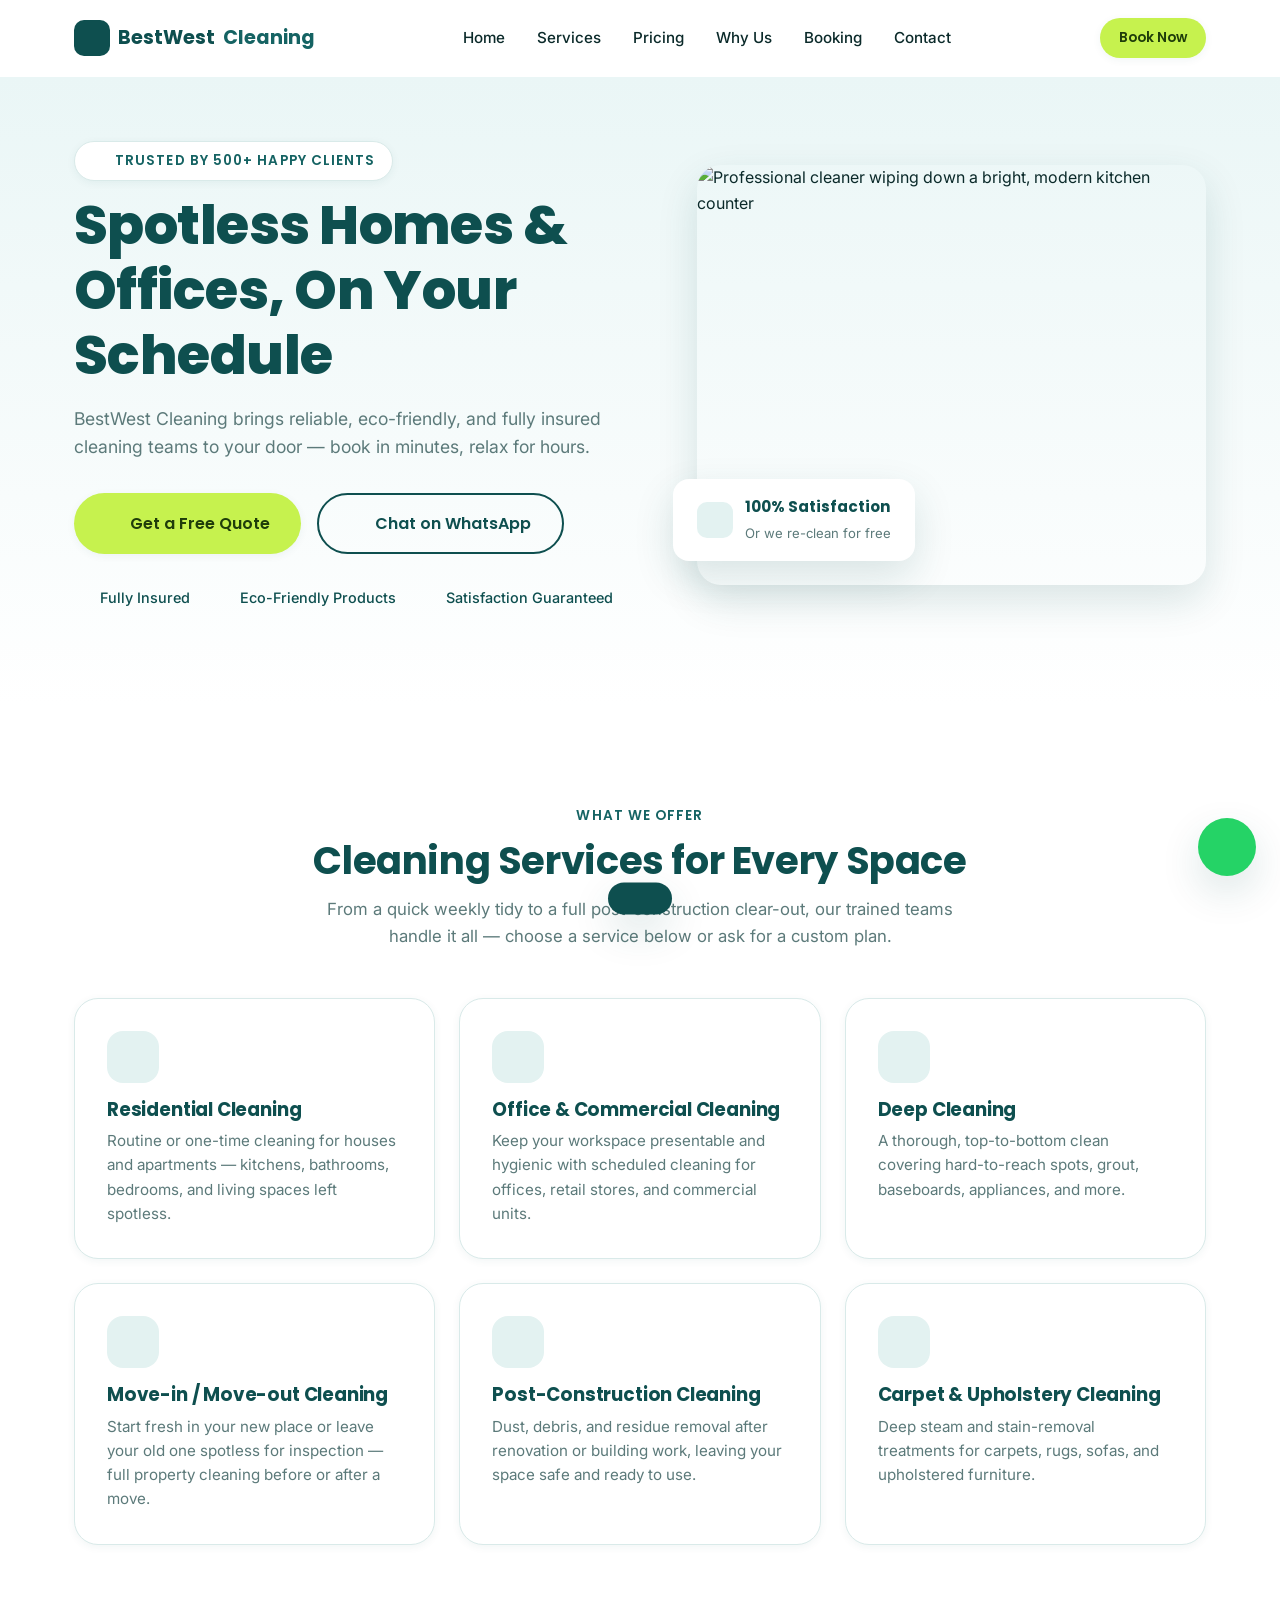
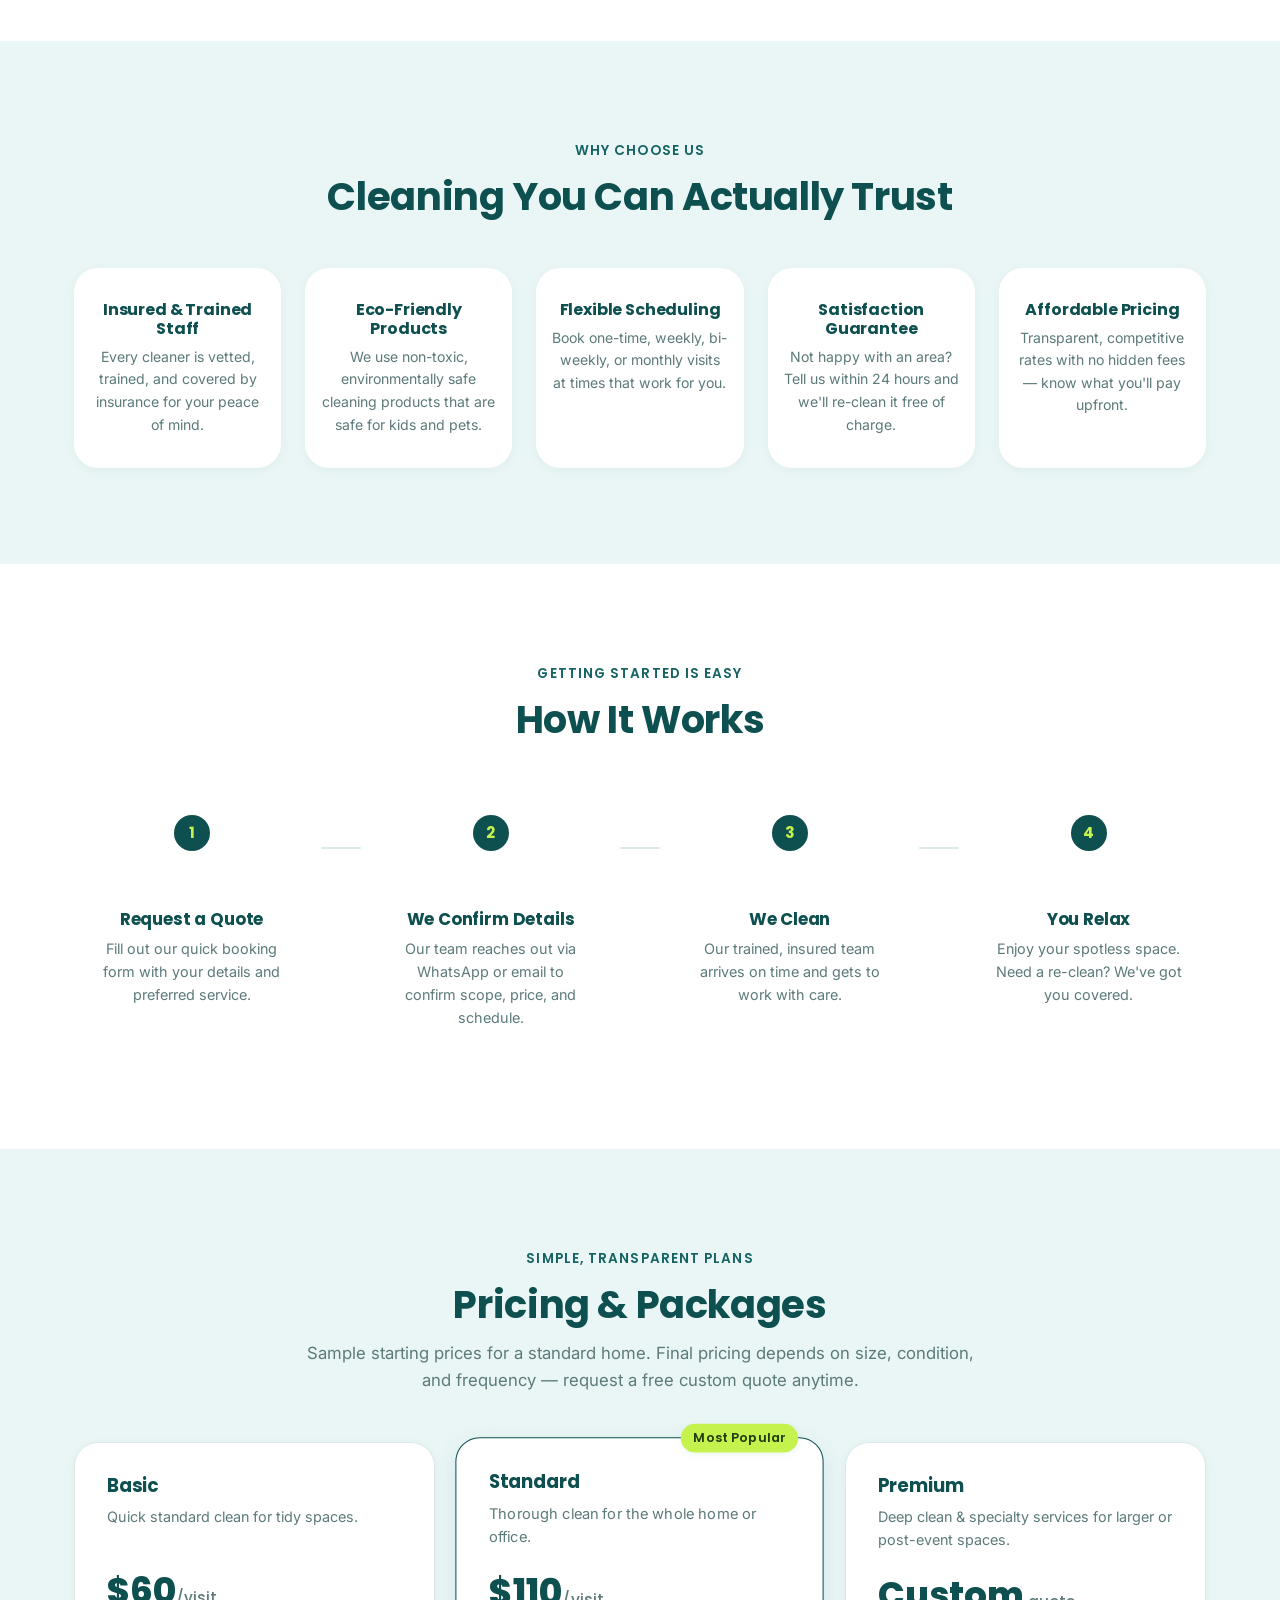
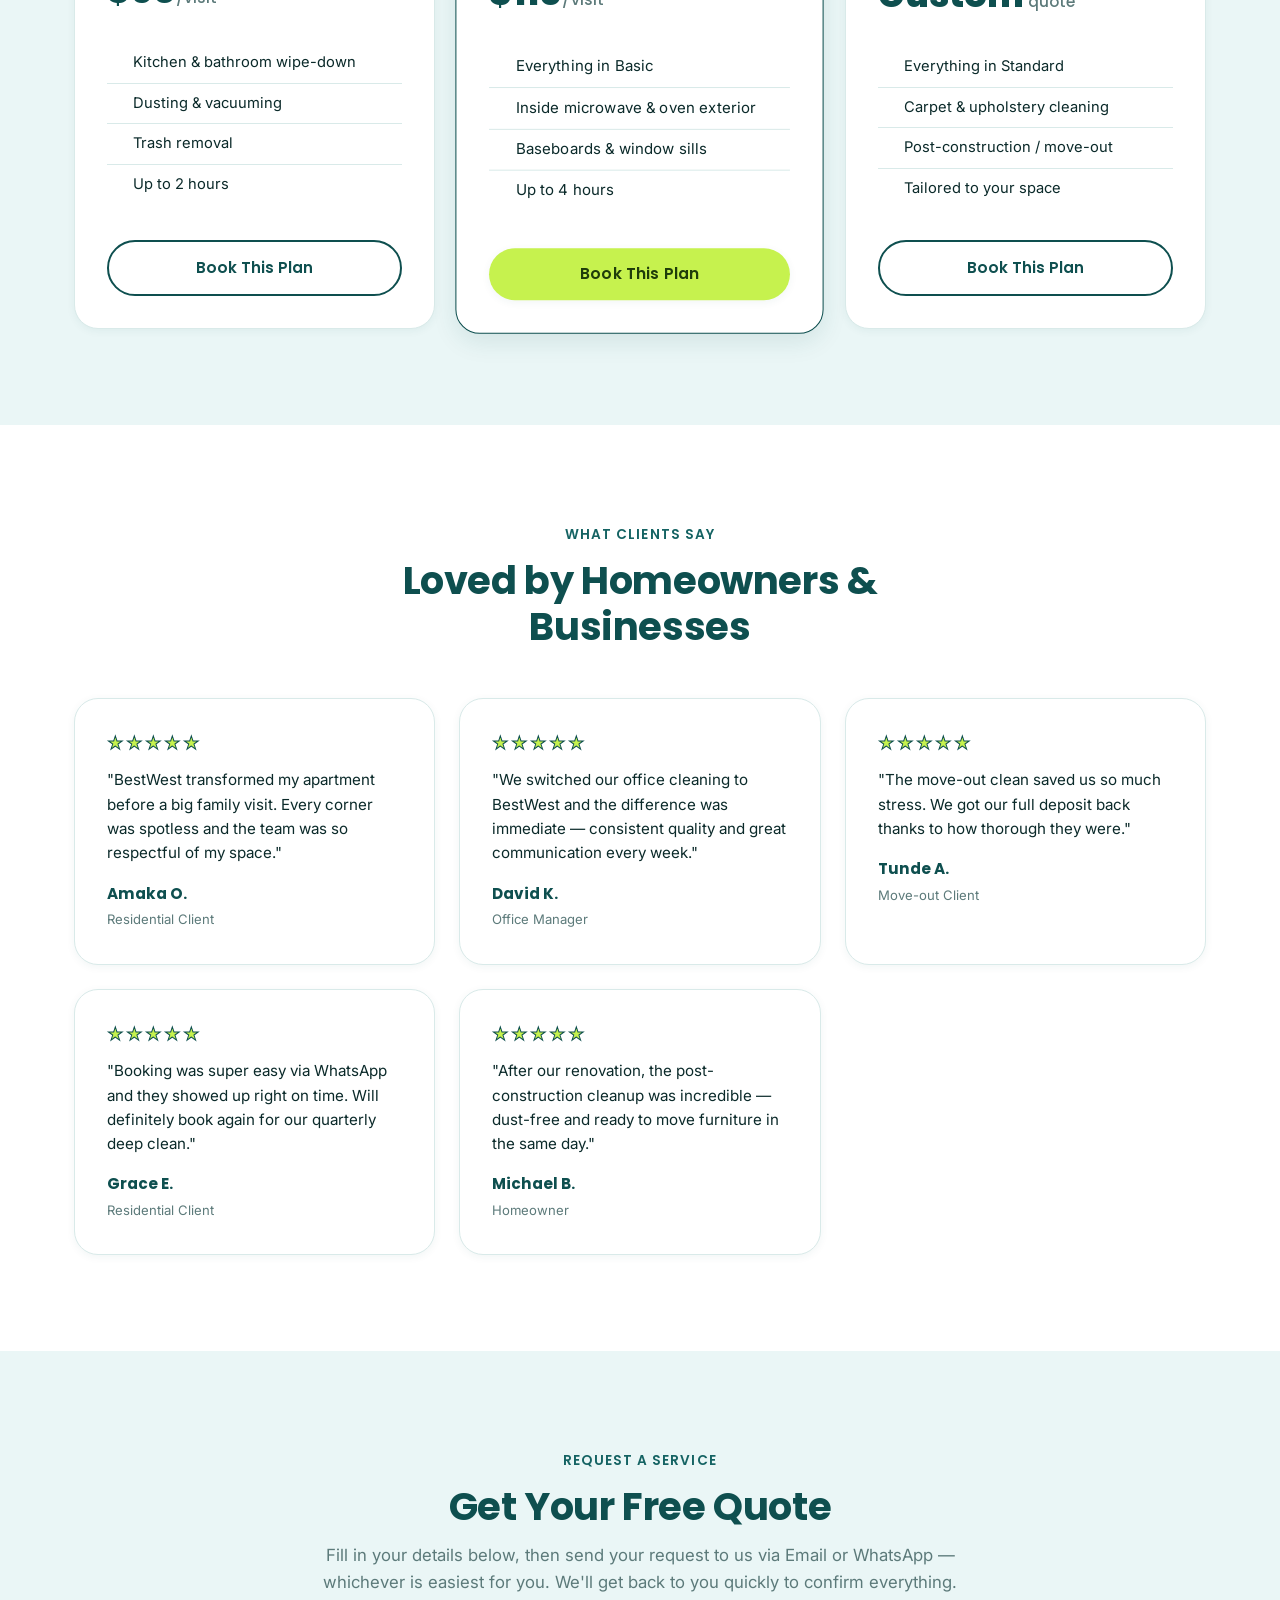
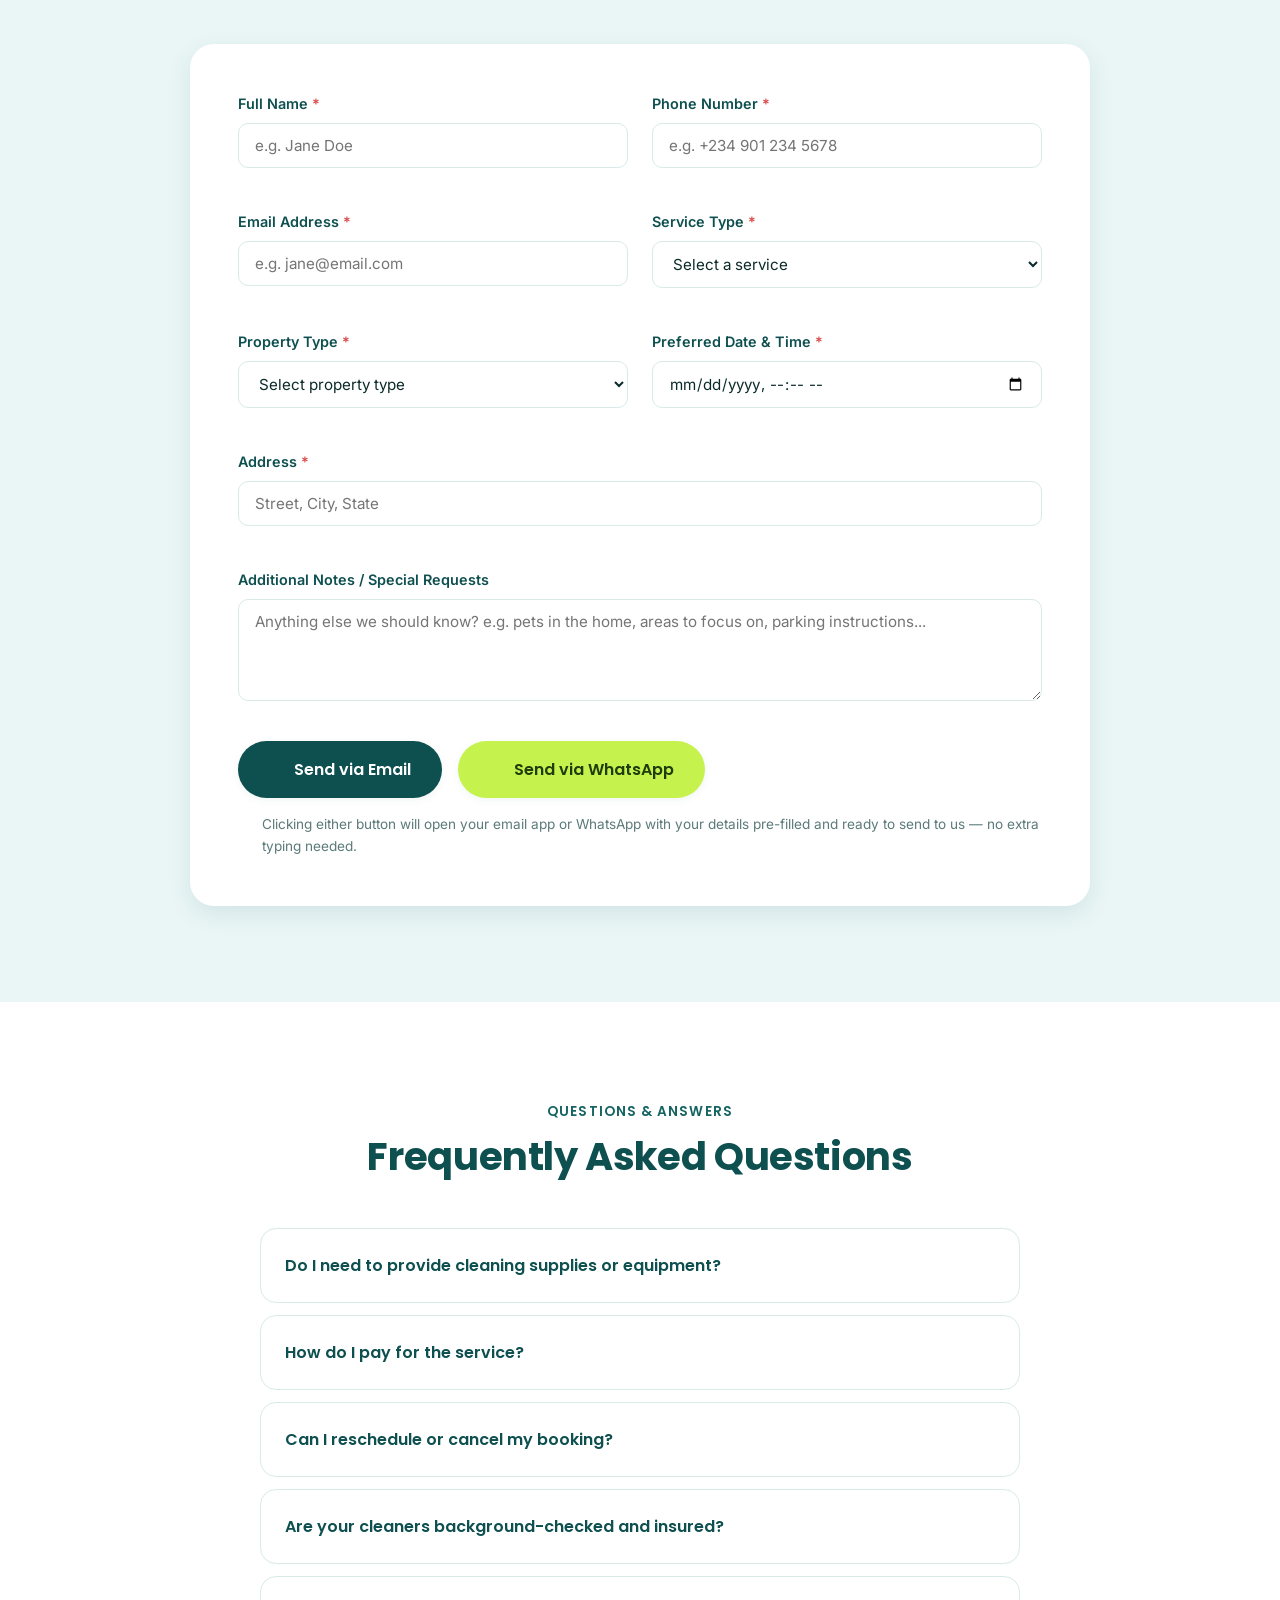
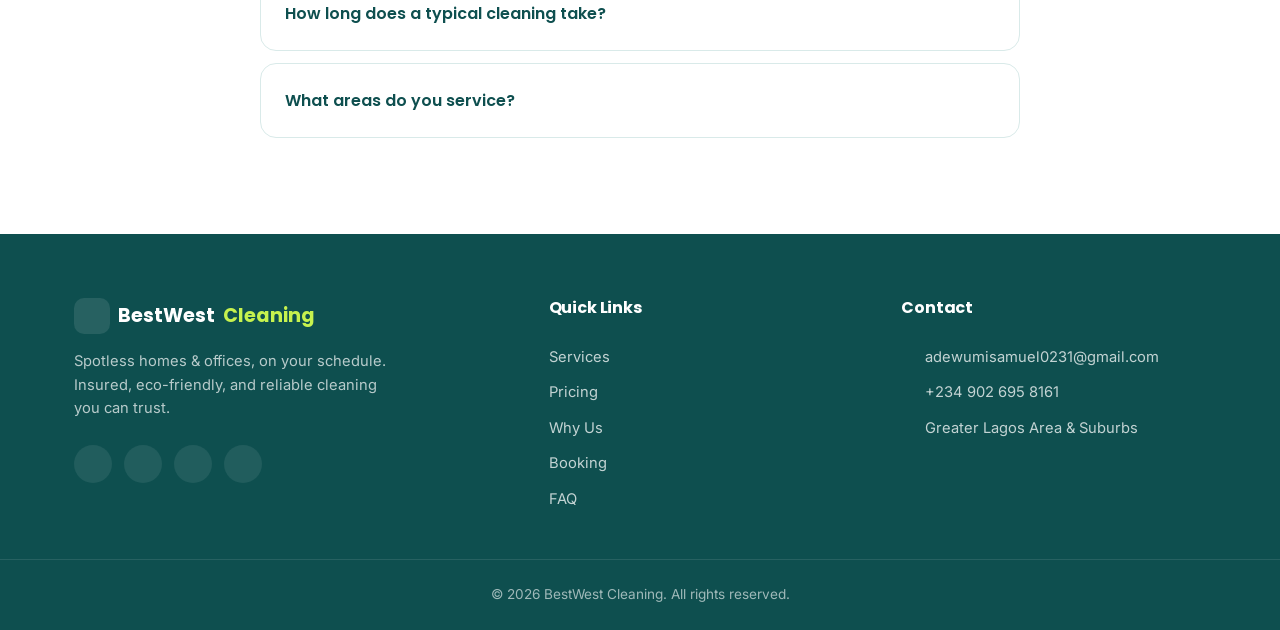
==== index.html @ 0cf9baeb "Add files via upload" ====
<!DOCTYPE html>
<html lang="en">
<head>
  <meta charset="UTF-8" />
  <meta name="viewport" content="width=device-width, initial-scale=1.0" />

  <!-- ============ SEO META TAGS ============ -->
  <title>BestWest Cleaning | Professional Home & Office Cleaning Services</title>
  <meta name="description" content="BestWest Cleaning offers professional residential, commercial, deep, move-in/move-out, post-construction, and carpet cleaning services. Get a free quote today via WhatsApp or email." />
  <meta name="keywords" content="cleaning service, house cleaning, office cleaning, deep cleaning, move out cleaning, carpet cleaning, BestWest Cleaning" />
  <meta name="author" content="BestWest Cleaning" />
  <meta name="robots" content="index, follow" />

  <!-- Open Graph / Social sharing -->
  <meta property="og:title" content="BestWest Cleaning | Spotless Homes & Offices, On Your Schedule" />
  <meta property="og:description" content="Book trusted, insured, and eco-friendly cleaning services for your home or office. Request a free quote in minutes." />
  <meta property="og:type" content="website" />
  <meta property="og:image" content="assets/og-image.jpg" />

  <!-- Favicon (placeholder - replace with your own) -->
  <link rel="icon" href="data:image/svg+xml,<svg xmlns=%22http://www.w3.org/2000/svg%22 viewBox=%220 0 100 100%22><text y=%22.9em%22 font-size=%2290%22>🧽</text></svg>" />

  <!-- Fonts -->
  <link rel="preconnect" href="https://fonts.googleapis.com" />
  <link rel="preconnect" href="https://fonts.gstatic.com" crossorigin />
  <link href="https://fonts.googleapis.com/css2?family=Inter:wght@400;500;600;700&family=Poppins:wght@500;600;700;800&display=swap" rel="stylesheet" />

  <!-- Icon library (Lucide) -->
  <script src="https://unpkg.com/lucide@latest/dist/umd/lucide.js" defer></script>

  <link rel="stylesheet" href="styles.css" />
</head>
<body>

  <!-- ======================================================
       HEADER / NAVBAR
       Sticky navigation with logo, links, and Book Now CTA
  ====================================================== -->
  <header class="navbar" id="navbar">
    <div class="container navbar__inner">
      <a href="#home" class="navbar__logo">
        <span class="navbar__logo-mark" aria-hidden="true">
          <i data-lucide="sparkles"></i>
        </span>
        BestWest <span class="navbar__logo-accent">Cleaning</span>
      </a>

      <nav class="navbar__nav" id="navbar-nav" aria-label="Primary navigation">
        <a href="#home">Home</a>
        <a href="#services">Services</a>
        <a href="#pricing">Pricing</a>
        <a href="#why-us">Why Us</a>
        <a href="#booking">Booking</a>
        <a href="#contact">Contact</a>
      </nav>

      <div class="navbar__actions">
        <a href="#booking" class="btn btn--accent btn--sm">Book Now</a>
        <button class="navbar__burger" id="navbar-burger" aria-label="Toggle menu" aria-expanded="false">
          <i data-lucide="menu"></i>
        </button>
      </div>
    </div>
  </header>

  <main>
    <!-- ======================================================
         HERO SECTION
    ====================================================== -->
    <section id="home" class="hero">
      <div class="container hero__inner">
        <div class="hero__content">
          <p class="eyebrow"><i data-lucide="badge-check"></i> Trusted by 500+ happy clients</p>
          <h1>Spotless Homes &amp; Offices, On Your Schedule</h1>
          <p class="hero__subtitle">
            BestWest Cleaning brings reliable, eco-friendly, and fully insured cleaning
            teams to your door — book in minutes, relax for hours.
          </p>
          <div class="hero__ctas">
            <a href="#booking" class="btn btn--accent btn--lg">
              <i data-lucide="calendar-check"></i> Get a Free Quote
            </a>
            <a href="#" id="hero-whatsapp" class="btn btn--outline btn--lg" target="_blank" rel="noopener">
              <i data-lucide="message-circle"></i> Chat on WhatsApp
            </a>
          </div>

          <ul class="hero__trustlist">
            <li><i data-lucide="check-circle-2"></i> Fully Insured</li>
            <li><i data-lucide="check-circle-2"></i> Eco-Friendly Products</li>
            <li><i data-lucide="check-circle-2"></i> Satisfaction Guaranteed</li>
          </ul>
        </div>

        <div class="hero__media">
          <img
            src="https://images.unsplash.com/photo-1581578731548-c64695cc6952?auto=format&fit=crop&w=900&q=80"
            alt="Professional cleaner wiping down a bright, modern kitchen counter"
            class="hero__img"
            loading="eager"
          />
          <div class="hero__badge">
            <i data-lucide="shield-check"></i>
            <div>
              <strong>100% Satisfaction</strong>
              <span>Or we re-clean for free</span>
            </div>
          </div>
        </div>
      </div>
    </section>

    <!-- ======================================================
         SERVICES SECTION
    ====================================================== -->
    <section id="services" class="section">
      <div class="container">
        <div class="section__header">
          <p class="eyebrow">What We Offer</p>
          <h2>Cleaning Services for Every Space</h2>
          <p class="section__lead">
            From a quick weekly tidy to a full post-construction clear-out, our trained
            teams handle it all — choose a service below or ask for a custom plan.
          </p>
        </div>

        <div class="grid grid--services">
          <article class="card card--service">
            <div class="card__icon"><i data-lucide="home"></i></div>
            <h3>Residential Cleaning</h3>
            <p>Routine or one-time cleaning for houses and apartments — kitchens, bathrooms, bedrooms, and living spaces left spotless.</p>
          </article>

          <article class="card card--service">
            <div class="card__icon"><i data-lucide="building-2"></i></div>
            <h3>Office &amp; Commercial Cleaning</h3>
            <p>Keep your workspace presentable and hygienic with scheduled cleaning for offices, retail stores, and commercial units.</p>
          </article>

          <article class="card card--service">
            <div class="card__icon"><i data-lucide="sparkles"></i></div>
            <h3>Deep Cleaning</h3>
            <p>A thorough, top-to-bottom clean covering hard-to-reach spots, grout, baseboards, appliances, and more.</p>
          </article>

          <article class="card card--service">
            <div class="card__icon"><i data-lucide="truck"></i></div>
            <h3>Move-in / Move-out Cleaning</h3>
            <p>Start fresh in your new place or leave your old one spotless for inspection — full property cleaning before or after a move.</p>
          </article>

          <article class="card card--service">
            <div class="card__icon"><i data-lucide="hammer"></i></div>
            <h3>Post-Construction Cleaning</h3>
            <p>Dust, debris, and residue removal after renovation or building work, leaving your space safe and ready to use.</p>
          </article>

          <article class="card card--service">
            <div class="card__icon"><i data-lucide="layers"></i></div>
            <h3>Carpet &amp; Upholstery Cleaning</h3>
            <p>Deep steam and stain-removal treatments for carpets, rugs, sofas, and upholstered furniture.</p>
          </article>
        </div>
      </div>
    </section>

    <!-- ======================================================
         WHY CHOOSE US SECTION
    ====================================================== -->
    <section id="why-us" class="section section--tinted">
      <div class="container">
        <div class="section__header">
          <p class="eyebrow">Why Choose Us</p>
          <h2>Cleaning You Can Actually Trust</h2>
        </div>

        <div class="grid grid--badges">
          <div class="badge-card">
            <i data-lucide="shield-check"></i>
            <h3>Insured &amp; Trained Staff</h3>
            <p>Every cleaner is vetted, trained, and covered by insurance for your peace of mind.</p>
          </div>
          <div class="badge-card">
            <i data-lucide="leaf"></i>
            <h3>Eco-Friendly Products</h3>
            <p>We use non-toxic, environmentally safe cleaning products that are safe for kids and pets.</p>
          </div>
          <div class="badge-card">
            <i data-lucide="calendar-clock"></i>
            <h3>Flexible Scheduling</h3>
            <p>Book one-time, weekly, bi-weekly, or monthly visits at times that work for you.</p>
          </div>
          <div class="badge-card">
            <i data-lucide="thumbs-up"></i>
            <h3>Satisfaction Guarantee</h3>
            <p>Not happy with an area? Tell us within 24 hours and we'll re-clean it free of charge.</p>
          </div>
          <div class="badge-card">
            <i data-lucide="badge-dollar-sign"></i>
            <h3>Affordable Pricing</h3>
            <p>Transparent, competitive rates with no hidden fees — know what you'll pay upfront.</p>
          </div>
        </div>
      </div>
    </section>

    <!-- ======================================================
         HOW IT WORKS SECTION
    ====================================================== -->
    <section id="how-it-works" class="section">
      <div class="container">
        <div class="section__header">
          <p class="eyebrow">Getting Started Is Easy</p>
          <h2>How It Works</h2>
        </div>

        <div class="steps">
          <div class="step">
            <div class="step__number">1</div>
            <i data-lucide="file-text" class="step__icon"></i>
            <h3>Request a Quote</h3>
            <p>Fill out our quick booking form with your details and preferred service.</p>
          </div>
          <div class="step__connector" aria-hidden="true"></div>
          <div class="step">
            <div class="step__number">2</div>
            <i data-lucide="message-square-text" class="step__icon"></i>
            <h3>We Confirm Details</h3>
            <p>Our team reaches out via WhatsApp or email to confirm scope, price, and schedule.</p>
          </div>
          <div class="step__connector" aria-hidden="true"></div>
          <div class="step">
            <div class="step__number">3</div>
            <i data-lucide="spray-can" class="step__icon"></i>
            <h3>We Clean</h3>
            <p>Our trained, insured team arrives on time and gets to work with care.</p>
          </div>
          <div class="step__connector" aria-hidden="true"></div>
          <div class="step">
            <div class="step__number">4</div>
            <i data-lucide="sofa" class="step__icon"></i>
            <h3>You Relax</h3>
            <p>Enjoy your spotless space. Need a re-clean? We've got you covered.</p>
          </div>
        </div>
      </div>
    </section>

    <!-- ======================================================
         PRICING SECTION
    ====================================================== -->
    <section id="pricing" class="section section--tinted">
      <div class="container">
        <div class="section__header">
          <p class="eyebrow">Simple, Transparent Plans</p>
          <h2>Pricing &amp; Packages</h2>
          <p class="section__lead">Sample starting prices for a standard home. Final pricing depends on size, condition, and frequency — request a free custom quote anytime.</p>
        </div>

        <div class="grid grid--pricing">
          <!-- Basic Plan -->
          <div class="card card--pricing">
            <h3>Basic</h3>
            <p class="card--pricing__desc">Quick standard clean for tidy spaces.</p>
            <div class="card--pricing__price">$60<span>/visit</span></div>
            <ul class="card--pricing__features">
              <li><i data-lucide="check"></i> Kitchen &amp; bathroom wipe-down</li>
              <li><i data-lucide="check"></i> Dusting &amp; vacuuming</li>
              <li><i data-lucide="check"></i> Trash removal</li>
              <li><i data-lucide="check"></i> Up to 2 hours</li>
            </ul>
            <a href="#booking" class="btn btn--outline btn--full plan-select" data-plan="Basic">Book This Plan</a>
          </div>

          <!-- Standard Plan (highlighted) -->
          <div class="card card--pricing card--pricing--featured">
            <span class="card--pricing__tag">Most Popular</span>
            <h3>Standard</h3>
            <p class="card--pricing__desc">Thorough clean for the whole home or office.</p>
            <div class="card--pricing__price">$110<span>/visit</span></div>
            <ul class="card--pricing__features">
              <li><i data-lucide="check"></i> Everything in Basic</li>
              <li><i data-lucide="check"></i> Inside microwave &amp; oven exterior</li>
              <li><i data-lucide="check"></i> Baseboards &amp; window sills</li>
              <li><i data-lucide="check"></i> Up to 4 hours</li>
            </ul>
            <a href="#booking" class="btn btn--accent btn--full plan-select" data-plan="Standard">Book This Plan</a>
          </div>

          <!-- Premium Plan -->
          <div class="card card--pricing">
            <h3>Premium</h3>
            <p class="card--pricing__desc">Deep clean &amp; specialty services for larger or post-event spaces.</p>
            <div class="card--pricing__price">Custom<span> quote</span></div>
            <ul class="card--pricing__features">
              <li><i data-lucide="check"></i> Everything in Standard</li>
              <li><i data-lucide="check"></i> Carpet &amp; upholstery cleaning</li>
              <li><i data-lucide="check"></i> Post-construction / move-out</li>
              <li><i data-lucide="check"></i> Tailored to your space</li>
            </ul>
            <a href="#booking" class="btn btn--outline btn--full plan-select" data-plan="Premium / Custom Quote">Book This Plan</a>
          </div>
        </div>
      </div>
    </section>

    <!-- ======================================================
         TESTIMONIALS SECTION
    ====================================================== -->
    <section id="testimonials" class="section">
      <div class="container">
        <div class="section__header">
          <p class="eyebrow">What Clients Say</p>
          <h2>Loved by Homeowners &amp; Businesses</h2>
        </div>

        <div class="grid grid--testimonials">
          <figure class="card card--testimonial">
            <div class="stars" aria-label="5 out of 5 stars">★★★★★</div>
            <blockquote>"BestWest transformed my apartment before a big family visit. Every corner was spotless and the team was so respectful of my space."</blockquote>
            <figcaption>
              <strong>Amaka O.</strong>
              <span>Residential Client</span>
            </figcaption>
          </figure>

          <figure class="card card--testimonial">
            <div class="stars" aria-label="5 out of 5 stars">★★★★★</div>
            <blockquote>"We switched our office cleaning to BestWest and the difference was immediate — consistent quality and great communication every week."</blockquote>
            <figcaption>
              <strong>David K.</strong>
              <span>Office Manager</span>
            </figcaption>
          </figure>

          <figure class="card card--testimonial">
            <div class="stars" aria-label="5 out of 5 stars">★★★★★</div>
            <blockquote>"The move-out clean saved us so much stress. We got our full deposit back thanks to how thorough they were."</blockquote>
            <figcaption>
              <strong>Tunde A.</strong>
              <span>Move-out Client</span>
            </figcaption>
          </figure>

          <figure class="card card--testimonial">
            <div class="stars" aria-label="5 out of 5 stars">★★★★★</div>
            <blockquote>"Booking was super easy via WhatsApp and they showed up right on time. Will definitely book again for our quarterly deep clean."</blockquote>
            <figcaption>
              <strong>Grace E.</strong>
              <span>Residential Client</span>
            </figcaption>
          </figure>

          <figure class="card card--testimonial">
            <div class="stars" aria-label="5 out of 5 stars">★★★★★</div>
            <blockquote>"After our renovation, the post-construction cleanup was incredible — dust-free and ready to move furniture in the same day."</blockquote>
            <figcaption>
              <strong>Michael B.</strong>
              <span>Homeowner</span>
            </figcaption>
          </figure>
        </div>
      </div>
    </section>

    <!-- ======================================================
         BOOKING / ORDER FORM SECTION
    ====================================================== -->
    <section id="booking" class="section section--tinted">
      <div class="container">
        <div class="section__header">
          <p class="eyebrow">Request a Service</p>
          <h2>Get Your Free Quote</h2>
          <p class="section__lead">
            Fill in your details below, then send your request to us via Email or
            WhatsApp — whichever is easiest for you. We'll get back to you quickly
            to confirm everything.
          </p>
        </div>

        <form id="booking-form" class="booking-form" novalidate>
          <div class="form-grid">
            <div class="form-field">
              <label for="fullName">Full Name <span class="required">*</span></label>
              <input type="text" id="fullName" name="fullName" required placeholder="e.g. Jane Doe" />
              <span class="form-error" data-error-for="fullName"></span>
            </div>

            <div class="form-field">
              <label for="phone">Phone Number <span class="required">*</span></label>
              <input type="tel" id="phone" name="phone" required placeholder="e.g. +234 901 234 5678" />
              <span class="form-error" data-error-for="phone"></span>
            </div>

            <div class="form-field">
              <label for="email">Email Address <span class="required">*</span></label>
              <input type="email" id="email" name="email" required placeholder="e.g. jane@email.com" />
              <span class="form-error" data-error-for="email"></span>
            </div>

            <div class="form-field">
              <label for="serviceType">Service Type <span class="required">*</span></label>
              <select id="serviceType" name="serviceType" required>
                <option value="" disabled selected>Select a service</option>
                <option value="Residential Cleaning">Residential Cleaning</option>
                <option value="Office / Commercial Cleaning">Office / Commercial Cleaning</option>
                <option value="Deep Cleaning">Deep Cleaning</option>
                <option value="Move-in / Move-out Cleaning">Move-in / Move-out Cleaning</option>
                <option value="Post-Construction Cleaning">Post-Construction Cleaning</option>
                <option value="Carpet & Upholstery Cleaning">Carpet &amp; Upholstery Cleaning</option>
              </select>
              <span class="form-error" data-error-for="serviceType"></span>
            </div>

            <div class="form-field">
              <label for="propertyType">Property Type <span class="required">*</span></label>
              <select id="propertyType" name="propertyType" required>
                <option value="" disabled selected>Select property type</option>
                <option value="Home">Home</option>
                <option value="Office">Office</option>
              </select>
              <span class="form-error" data-error-for="propertyType"></span>
            </div>

            <div class="form-field">
              <label for="preferredDate">Preferred Date &amp; Time <span class="required">*</span></label>
              <input type="datetime-local" id="preferredDate" name="preferredDate" required />
              <span class="form-error" data-error-for="preferredDate"></span>
            </div>

            <div class="form-field form-field--full">
              <label for="address">Address <span class="required">*</span></label>
              <input type="text" id="address" name="address" required placeholder="Street, City, State" />
              <span class="form-error" data-error-for="address"></span>
            </div>

            <div class="form-field form-field--full">
              <label for="notes">Additional Notes / Special Requests</label>
              <textarea id="notes" name="notes" rows="4" placeholder="Anything else we should know? e.g. pets in the home, areas to focus on, parking instructions..."></textarea>
            </div>
          </div>

          <!-- Hidden field used to prefill the selected pricing plan, if any -->
          <input type="hidden" id="selectedPlan" name="selectedPlan" value="" />

          <div class="booking-form__actions">
            <button type="button" id="send-email-btn" class="btn btn--primary btn--lg">
              <i data-lucide="mail"></i> Send via Email
            </button>
            <button type="button" id="send-whatsapp-btn" class="btn btn--accent btn--lg">
              <i data-lucide="message-circle"></i> Send via WhatsApp
            </button>
          </div>

          <p class="booking-form__hint">
            <i data-lucide="info"></i>
            Clicking either button will open your email app or WhatsApp with your details
            pre-filled and ready to send to us — no extra typing needed.
          </p>
        </form>
      </div>
    </section>

    <!-- ======================================================
         FAQ SECTION
    ====================================================== -->
    <section id="faq" class="section">
      <div class="container">
        <div class="section__header">
          <p class="eyebrow">Questions &amp; Answers</p>
          <h2>Frequently Asked Questions</h2>
        </div>

        <div class="accordion" id="faq-accordion">
          <div class="accordion__item">
            <button class="accordion__trigger" aria-expanded="false">
              <span>Do I need to provide cleaning supplies or equipment?</span>
              <i data-lucide="chevron-down" class="accordion__chevron"></i>
            </button>
            <div class="accordion__panel">
              <p>No. Our team arrives fully equipped with professional, eco-friendly cleaning products and tools. If you'd prefer we use specific products you already have, just let us know in the notes field when booking.</p>
            </div>
          </div>

          <div class="accordion__item">
            <button class="accordion__trigger" aria-expanded="false">
              <span>How do I pay for the service?</span>
              <i data-lucide="chevron-down" class="accordion__chevron"></i>
            </button>
            <div class="accordion__panel">
              <p>We'll confirm your final quote and available payment options (cash, bank transfer, or other methods) directly with you via WhatsApp or email after reviewing your booking details — no online payment is required to make a request.</p>
            </div>
          </div>

          <div class="accordion__item">
            <button class="accordion__trigger" aria-expanded="false">
              <span>Can I reschedule or cancel my booking?</span>
              <i data-lucide="chevron-down" class="accordion__chevron"></i>
            </button>
            <div class="accordion__panel">
              <p>Yes. We understand plans change. Simply message us via WhatsApp or email at least 24 hours before your scheduled time and we'll happily find a new slot for you.</p>
            </div>
          </div>

          <div class="accordion__item">
            <button class="accordion__trigger" aria-expanded="false">
              <span>Are your cleaners background-checked and insured?</span>
              <i data-lucide="chevron-down" class="accordion__chevron"></i>
            </button>
            <div class="accordion__panel">
              <p>Absolutely. Every member of our cleaning team is background-checked, trained, and covered by insurance, so you can feel confident and safe having us in your home or office.</p>
            </div>
          </div>

          <div class="accordion__item">
            <button class="accordion__trigger" aria-expanded="false">
              <span>How long does a typical cleaning take?</span>
              <i data-lucide="chevron-down" class="accordion__chevron"></i>
            </button>
            <div class="accordion__panel">
              <p>It depends on the size of your space and the service selected. A basic clean for a small apartment may take 1-2 hours, while deep cleans, move-out cleans, or larger offices can take 4+ hours. We'll give you a clear time estimate when we confirm your booking.</p>
            </div>
          </div>

          <div class="accordion__item">
            <button class="accordion__trigger" aria-expanded="false">
              <span>What areas do you service?</span>
              <i data-lucide="chevron-down" class="accordion__chevron"></i>
            </button>
            <div class="accordion__panel">
              <p>We currently service the Greater Lagos area and surrounding suburbs. Not sure if we cover your location? Send us your address via the booking form and we'll confirm right away.</p>
            </div>
          </div>
        </div>
      </div>
    </section>
  </main>

  <!-- ======================================================
       FOOTER / CONTACT SECTION
  ====================================================== -->
  <footer id="contact" class="footer">
    <div class="container footer__inner">
      <div class="footer__brand">
        <a href="#home" class="navbar__logo navbar__logo--footer">
          <span class="navbar__logo-mark" aria-hidden="true"><i data-lucide="sparkles"></i></span>
          BestWest <span class="navbar__logo-accent">Cleaning</span>
        </a>
        <p>Spotless homes &amp; offices, on your schedule. Insured, eco-friendly, and reliable cleaning you can trust.</p>

        <div class="footer__socials" aria-label="Social media links">
          <a href="#" aria-label="Facebook"><i data-lucide="facebook"></i></a>
          <a href="#" aria-label="Instagram"><i data-lucide="instagram"></i></a>
          <a href="#" aria-label="Twitter / X"><i data-lucide="twitter"></i></a>
          <a href="#" aria-label="LinkedIn"><i data-lucide="linkedin"></i></a>
        </div>
      </div>

      <div class="footer__col">
        <h3>Quick Links</h3>
        <a href="#services">Services</a>
        <a href="#pricing">Pricing</a>
        <a href="#why-us">Why Us</a>
        <a href="#booking">Booking</a>
        <a href="#faq">FAQ</a>
      </div>

      <div class="footer__col">
        <h3>Contact</h3>
        <a href="mailto:adewumisamuel0231@gmail.com"><i data-lucide="mail"></i> adewumisamuel0231@gmail.com</a>
        <a href="tel:+2349026958161"><i data-lucide="phone"></i> +234 902 695 8161</a>
        <span class="footer__static"><i data-lucide="map-pin"></i> Greater Lagos Area &amp; Suburbs</span>
      </div>
    </div>

    <div class="footer__bottom">
      <div class="container">
        <p>&copy; <span id="year"></span> BestWest Cleaning. All rights reserved.</p>
      </div>
    </div>
  </footer>

  <!-- ======================================================
       FLOATING WHATSAPP BUTTON (always visible)
  ====================================================== -->
  <a href="#" id="floating-whatsapp" class="floating-whatsapp" target="_blank" rel="noopener" aria-label="Chat with us on WhatsApp">
    <i data-lucide="message-circle"></i>
  </a>

  <!-- Toast notification for form actions -->
  <div id="toast" class="toast" role="status" aria-live="polite"></div>

  <script src="script.js"></script>
</body>
</html>
---- styles.css ----
/* ==========================================================================
   BESTWEST CLEANING — STYLESHEET
   --------------------------------------------------------------------------
   Structure:
   1. Design Tokens (colors, type, spacing, shadows)
   2. Reset & base
   3. Layout helpers (container, grid, section)
   4. Buttons
   5. Navbar
   6. Hero
   7. Services / Why Us / Badge cards
   8. How It Works (steps)
   9. Pricing
   10. Testimonials
   11. Booking form
   12. FAQ Accordion
   13. Footer
   14. Floating WhatsApp + Toast
   15. Responsive breakpoints
   ========================================================================== */

/* ---------------------------------------------------------------------- 
   1. DESIGN TOKENS
   ---------------------------------------------------------------------- */
:root {
  /* Color palette */
  --color-teal-900: #0E4F4F;   /* primary brand / dark teal */
  --color-teal-700: #156363;   /* hover state for primary */
  --color-teal-100: #E3F2F1;   /* soft tinted section background */
  --color-sky-50:  #EAF6F6;    /* alternate tinted background */
  --color-white:   #FFFFFF;
  --color-ink:     #0B2A2A;    /* near-black text, teal-tinted */
  --color-muted:   #5C7A7A;    /* secondary text */
  --color-border:  #D9EAE9;

  --color-accent:       #C6F24E; /* lime accent for primary CTAs */
  --color-accent-ink:   #1F3D0A; /* text on accent (dark enough for contrast) */
  --color-accent-hover: #B4DE3E;

  --color-whatsapp: #25D366;

  /* Typography */
  --font-display: 'Poppins', sans-serif;
  --font-body: 'Inter', sans-serif;

  /* Spacing scale */
  --space-1: 4px;
  --space-2: 8px;
  --space-3: 12px;
  --space-4: 16px;
  --space-5: 24px;
  --space-6: 32px;
  --space-7: 48px;
  --space-8: 64px;
  --space-9: 96px;

  /* Radius & shadow */
  --radius-sm: 10px;
  --radius-md: 16px;
  --radius-lg: 24px;
  --radius-pill: 999px;

  --shadow-sm: 0 2px 8px rgba(14, 79, 79, 0.06);
  --shadow-md: 0 8px 24px rgba(14, 79, 79, 0.10);
  --shadow-lg: 0 16px 40px rgba(14, 79, 79, 0.14);

  --transition: 200ms ease;

  --navbar-height: 76px;
}

/* ---------------------------------------------------------------------- 
   2. RESET & BASE
   ---------------------------------------------------------------------- */
* {
  margin: 0;
  padding: 0;
  box-sizing: border-box;
}

html {
  scroll-behavior: smooth;
  scroll-padding-top: var(--navbar-height);
}

body {
  font-family: var(--font-body);
  color: var(--color-ink);
  background: var(--color-white);
  line-height: 1.6;
  -webkit-font-smoothing: antialiased;
}

img {
  max-width: 100%;
  display: block;
}

h1, h2, h3, h4 {
  font-family: var(--font-display);
  font-weight: 700;
  line-height: 1.2;
  color: var(--color-teal-900);
  letter-spacing: -0.01em;
}

h1 { font-size: clamp(2.2rem, 5vw, 3.4rem); font-weight: 800; }
h2 { font-size: clamp(1.7rem, 3.5vw, 2.4rem); }
h3 { font-size: 1.15rem; }

a {
  text-decoration: none;
  color: inherit;
}

ul {
  list-style: none;
}

button {
  font-family: inherit;
  cursor: pointer;
  border: none;
  background: none;
}

/* Visible focus state for accessibility */
a:focus-visible,
button:focus-visible,
input:focus-visible,
select:focus-visible,
textarea:focus-visible {
  outline: 3px solid var(--color-teal-700);
  outline-offset: 2px;
  border-radius: var(--radius-sm);
}

@media (prefers-reduced-motion: reduce) {
  * { animation: none !important; transition: none !important; }
  html { scroll-behavior: auto; }
}

/* ---------------------------------------------------------------------- 
   3. LAYOUT HELPERS
   ---------------------------------------------------------------------- */
.container {
  width: 100%;
  max-width: 1180px;
  margin: 0 auto;
  padding: 0 var(--space-5);
}

.section {
  padding: var(--space-9) 0;
}

.section--tinted {
  background: var(--color-sky-50);
}

.section__header {
  max-width: 680px;
  margin: 0 auto var(--space-7);
  text-align: center;
}

.section__lead {
  margin-top: var(--space-3);
  color: var(--color-muted);
  font-size: 1.05rem;
}

.eyebrow {
  display: inline-flex;
  align-items: center;
  gap: var(--space-2);
  font-family: var(--font-display);
  font-weight: 600;
  font-size: 0.85rem;
  text-transform: uppercase;
  letter-spacing: 0.08em;
  color: var(--color-teal-700);
  margin-bottom: var(--space-3);
}

.eyebrow i {
  width: 16px;
  height: 16px;
}

.grid {
  display: grid;
  gap: var(--space-5);
}

/* ---------------------------------------------------------------------- 
   4. BUTTONS
   ---------------------------------------------------------------------- */
.btn {
  display: inline-flex;
  align-items: center;
  justify-content: center;
  gap: var(--space-2);
  font-family: var(--font-display);
  font-weight: 600;
  font-size: 0.95rem;
  padding: 0.85rem 1.6rem;
  border-radius: var(--radius-pill);
  transition: transform var(--transition), box-shadow var(--transition), background var(--transition), color var(--transition);
  white-space: nowrap;
}

.btn i {
  width: 18px;
  height: 18px;
}

.btn:hover {
  transform: translateY(-2px);
}

.btn--accent {
  background: var(--color-accent);
  color: var(--color-accent-ink);
  box-shadow: var(--shadow-sm);
}

.btn--accent:hover {
  background: var(--color-accent-hover);
  box-shadow: var(--shadow-md);
}

.btn--primary {
  background: var(--color-teal-900);
  color: var(--color-white);
  box-shadow: var(--shadow-sm);
}

.btn--primary:hover {
  background: var(--color-teal-700);
  box-shadow: var(--shadow-md);
}

.btn--outline {
  background: transparent;
  color: var(--color-teal-900);
  border: 2px solid var(--color-teal-900);
}

.btn--outline:hover {
  background: var(--color-teal-900);
  color: var(--color-white);
}

.btn--sm {
  padding: 0.6rem 1.2rem;
  font-size: 0.85rem;
}

.btn--lg {
  padding: 1rem 1.9rem;
  font-size: 1rem;
}

.btn--full {
  width: 100%;
}

/* ---------------------------------------------------------------------- 
   5. NAVBAR
   ---------------------------------------------------------------------- */
.navbar {
  position: sticky;
  top: 0;
  z-index: 100;
  background: rgba(255, 255, 255, 0.85);
  backdrop-filter: blur(10px);
  border-bottom: 1px solid transparent;
  transition: box-shadow var(--transition), border-color var(--transition);
}

.navbar.scrolled {
  box-shadow: var(--shadow-sm);
  border-bottom-color: var(--color-border);
}

.navbar__inner {
  display: flex;
  align-items: center;
  justify-content: space-between;
  height: var(--navbar-height);
}

.navbar__logo {
  display: flex;
  align-items: center;
  gap: var(--space-2);
  font-family: var(--font-display);
  font-weight: 700;
  font-size: 1.2rem;
  color: var(--color-teal-900);
}

.navbar__logo-mark {
  display: inline-flex;
  align-items: center;
  justify-content: center;
  width: 36px;
  height: 36px;
  border-radius: var(--radius-sm);
  background: var(--color-teal-900);
  color: var(--color-accent);
}

.navbar__logo-mark i {
  width: 18px;
  height: 18px;
}

.navbar__logo-accent {
  color: var(--color-teal-700);
}

.navbar__nav {
  display: flex;
  align-items: center;
  gap: var(--space-6);
  font-weight: 500;
  font-size: 0.95rem;
}

.navbar__nav a {
  color: var(--color-ink);
  position: relative;
  padding: var(--space-1) 0;
  transition: color var(--transition);
}

.navbar__nav a:hover {
  color: var(--color-teal-700);
}

.navbar__nav a::after {
  content: '';
  position: absolute;
  left: 0;
  bottom: -4px;
  width: 0;
  height: 2px;
  background: var(--color-accent);
  transition: width var(--transition);
  border-radius: var(--radius-pill);
}

.navbar__nav a:hover::after {
  width: 100%;
}

.navbar__actions {
  display: flex;
  align-items: center;
  gap: var(--space-3);
}

.navbar__burger {
  display: none;
  width: 40px;
  height: 40px;
  align-items: center;
  justify-content: center;
  border-radius: var(--radius-sm);
  color: var(--color-teal-900);
}

.navbar__burger:hover {
  background: var(--color-teal-100);
}

/* ---------------------------------------------------------------------- 
   6. HERO
   ---------------------------------------------------------------------- */
.hero {
  padding: var(--space-8) 0 var(--space-9);
  background: linear-gradient(180deg, var(--color-sky-50) 0%, var(--color-white) 100%);
  overflow: hidden;
}

.hero__inner {
  display: grid;
  grid-template-columns: 1.1fr 1fr;
  gap: var(--space-8);
  align-items: center;
}

.hero__content .eyebrow {
  background: var(--color-white);
  border: 1px solid var(--color-border);
  padding: var(--space-2) var(--space-4);
  border-radius: var(--radius-pill);
  box-shadow: var(--shadow-sm);
}

.hero__subtitle {
  margin: var(--space-4) 0 var(--space-6);
  font-size: 1.1rem;
  color: var(--color-muted);
  max-width: 540px;
}

.hero__ctas {
  display: flex;
  gap: var(--space-4);
  flex-wrap: wrap;
}

.hero__trustlist {
  display: flex;
  flex-wrap: wrap;
  gap: var(--space-5);
  margin-top: var(--space-6);
  font-size: 0.9rem;
  font-weight: 500;
  color: var(--color-teal-900);
}

.hero__trustlist li {
  display: flex;
  align-items: center;
  gap: var(--space-2);
}

.hero__trustlist i {
  width: 18px;
  height: 18px;
  color: var(--color-teal-700);
}

.hero__media {
  position: relative;
}

.hero__img {
  width: 100%;
  height: 420px;
  object-fit: cover;
  border-radius: var(--radius-lg);
  box-shadow: var(--shadow-lg);
}

.hero__badge {
  position: absolute;
  bottom: var(--space-5);
  left: -1.5rem;
  background: var(--color-white);
  border-radius: var(--radius-md);
  box-shadow: var(--shadow-lg);
  padding: var(--space-4) var(--space-5);
  display: flex;
  align-items: center;
  gap: var(--space-3);
  max-width: 280px;
}

.hero__badge i {
  width: 36px;
  height: 36px;
  flex-shrink: 0;
  color: var(--color-teal-700);
  background: var(--color-teal-100);
  padding: var(--space-2);
  border-radius: var(--radius-sm);
  box-sizing: border-box;
}

.hero__badge strong {
  display: block;
  font-family: var(--font-display);
  font-size: 0.95rem;
  color: var(--color-teal-900);
}

.hero__badge span {
  font-size: 0.82rem;
  color: var(--color-muted);
}

/* ---------------------------------------------------------------------- 
   7. SERVICE CARDS / BADGE CARDS
   ---------------------------------------------------------------------- */
.grid--services {
  grid-template-columns: repeat(3, 1fr);
}

.card {
  background: var(--color-white);
  border: 1px solid var(--color-border);
  border-radius: var(--radius-lg);
  box-shadow: var(--shadow-sm);
  transition: transform var(--transition), box-shadow var(--transition);
}

.card--service {
  padding: var(--space-6);
}

.card--service:hover,
.card--testimonial:hover {
  transform: translateY(-4px);
  box-shadow: var(--shadow-md);
}

.card__icon {
  display: inline-flex;
  align-items: center;
  justify-content: center;
  width: 52px;
  height: 52px;
  border-radius: var(--radius-md);
  background: var(--color-teal-100);
  color: var(--color-teal-900);
  margin-bottom: var(--space-4);
}

.card__icon i {
  width: 24px;
  height: 24px;
}

.card--service h3 {
  margin-bottom: var(--space-2);
}

.card--service p {
  color: var(--color-muted);
  font-size: 0.95rem;
}

/* Why Us badge cards */
.grid--badges {
  grid-template-columns: repeat(5, 1fr);
}

.badge-card {
  text-align: center;
  padding: var(--space-6) var(--space-4);
  background: var(--color-white);
  border-radius: var(--radius-lg);
  box-shadow: var(--shadow-sm);
  transition: transform var(--transition), box-shadow var(--transition);
}

.badge-card:hover {
  transform: translateY(-4px);
  box-shadow: var(--shadow-md);
}

.badge-card i {
  width: 32px;
  height: 32px;
  color: var(--color-teal-700);
  margin-bottom: var(--space-3);
}

.badge-card h3 {
  font-size: 1rem;
  margin-bottom: var(--space-2);
}

.badge-card p {
  font-size: 0.88rem;
  color: var(--color-muted);
}

/* ---------------------------------------------------------------------- 
   8. HOW IT WORKS
   ---------------------------------------------------------------------- */
.steps {
  display: flex;
  align-items: flex-start;
  justify-content: space-between;
  gap: var(--space-3);
}

.step {
  flex: 1;
  text-align: center;
  padding: var(--space-5);
  position: relative;
}

.step__number {
  display: inline-flex;
  align-items: center;
  justify-content: center;
  width: 36px;
  height: 36px;
  border-radius: 50%;
  background: var(--color-teal-900);
  color: var(--color-accent);
  font-family: var(--font-display);
  font-weight: 700;
  font-size: 0.95rem;
  margin-bottom: var(--space-4);
}

.step__icon {
  display: block;
  width: 30px;
  height: 30px;
  margin: 0 auto var(--space-3);
  color: var(--color-teal-700);
}

.step h3 {
  font-size: 1.05rem;
  margin-bottom: var(--space-2);
}

.step p {
  color: var(--color-muted);
  font-size: 0.9rem;
}

.step__connector {
  flex: 0 0 40px;
  height: 2px;
  background: var(--color-border);
  margin-top: 56px;
  border-radius: var(--radius-pill);
}

/* ---------------------------------------------------------------------- 
   9. PRICING
   ---------------------------------------------------------------------- */
.grid--pricing {
  grid-template-columns: repeat(3, 1fr);
  align-items: stretch;
}

.card--pricing {
  padding: var(--space-6);
  display: flex;
  flex-direction: column;
  position: relative;
}

.card--pricing--featured {
  border-color: var(--color-teal-900);
  box-shadow: var(--shadow-md);
  transform: scale(1.02);
}

.card--pricing__tag {
  position: absolute;
  top: -14px;
  right: var(--space-5);
  background: var(--color-accent);
  color: var(--color-accent-ink);
  font-family: var(--font-display);
  font-weight: 600;
  font-size: 0.78rem;
  padding: var(--space-1) var(--space-3);
  border-radius: var(--radius-pill);
  box-shadow: var(--shadow-sm);
}

.card--pricing__desc {
  color: var(--color-muted);
  font-size: 0.9rem;
  margin: var(--space-2) 0 var(--space-4);
  min-height: 42px;
}

.card--pricing__price {
  font-family: var(--font-display);
  font-weight: 800;
  font-size: 2.2rem;
  color: var(--color-teal-900);
  margin-bottom: var(--space-5);
}

.card--pricing__price span {
  font-size: 0.95rem;
  font-weight: 500;
  color: var(--color-muted);
}

.card--pricing__features {
  margin-bottom: var(--space-6);
  flex-grow: 1;
}

.card--pricing__features li {
  display: flex;
  align-items: center;
  gap: var(--space-2);
  font-size: 0.92rem;
  padding: var(--space-2) 0;
  border-bottom: 1px solid var(--color-border);
}

.card--pricing__features li:last-child {
  border-bottom: none;
}

.card--pricing__features i {
  width: 18px;
  height: 18px;
  color: var(--color-teal-700);
  flex-shrink: 0;
}

/* ---------------------------------------------------------------------- 
   10. TESTIMONIALS
   ---------------------------------------------------------------------- */
.grid--testimonials {
  grid-template-columns: repeat(3, 1fr);
}

.card--testimonial {
  padding: var(--space-6);
}

.stars {
  color: var(--color-accent);
  letter-spacing: 2px;
  margin-bottom: var(--space-3);
  font-size: 1rem;
  -webkit-text-stroke: 1px var(--color-teal-900);
}

.card--testimonial blockquote {
  font-size: 0.95rem;
  color: var(--color-ink);
  margin-bottom: var(--space-4);
}

.card--testimonial figcaption strong {
  display: block;
  font-family: var(--font-display);
  font-size: 0.95rem;
  color: var(--color-teal-900);
}

.card--testimonial figcaption span {
  font-size: 0.82rem;
  color: var(--color-muted);
}

/* ---------------------------------------------------------------------- 
   11. BOOKING FORM
   ---------------------------------------------------------------------- */
.booking-form {
  max-width: 900px;
  margin: 0 auto;
  background: var(--color-white);
  border-radius: var(--radius-lg);
  box-shadow: var(--shadow-md);
  padding: var(--space-7);
}

.form-grid {
  display: grid;
  grid-template-columns: repeat(2, 1fr);
  gap: var(--space-5);
}

.form-field--full {
  grid-column: 1 / -1;
}

.form-field label {
  display: block;
  font-weight: 600;
  font-size: 0.9rem;
  margin-bottom: var(--space-2);
  color: var(--color-teal-900);
}

.required {
  color: #D94848;
}

.form-field input,
.form-field select,
.form-field textarea {
  width: 100%;
  font-family: var(--font-body);
  font-size: 0.95rem;
  padding: 0.75rem 1rem;
  border: 1.5px solid var(--color-border);
  border-radius: var(--radius-sm);
  background: var(--color-white);
  color: var(--color-ink);
  transition: border-color var(--transition), box-shadow var(--transition);
}

.form-field input:focus,
.form-field select:focus,
.form-field textarea:focus {
  border-color: var(--color-teal-700);
  box-shadow: 0 0 0 3px rgba(21, 99, 99, 0.12);
}

.form-field textarea {
  resize: vertical;
}

.form-field input.invalid,
.form-field select.invalid,
.form-field textarea.invalid {
  border-color: #D94848;
}

.form-error {
  display: block;
  color: #D94848;
  font-size: 0.8rem;
  margin-top: var(--space-1);
  min-height: 1.1em;
}

.booking-form__actions {
  display: flex;
  gap: var(--space-4);
  flex-wrap: wrap;
  margin-top: var(--space-6);
}

.booking-form__hint {
  display: flex;
  align-items: flex-start;
  gap: var(--space-2);
  margin-top: var(--space-4);
  font-size: 0.85rem;
  color: var(--color-muted);
}

.booking-form__hint i {
  width: 16px;
  height: 16px;
  flex-shrink: 0;
  margin-top: 2px;
  color: var(--color-teal-700);
}

/* ---------------------------------------------------------------------- 
   12. FAQ ACCORDION
   ---------------------------------------------------------------------- */
.accordion {
  max-width: 760px;
  margin: 0 auto;
  display: flex;
  flex-direction: column;
  gap: var(--space-3);
}

.accordion__item {
  border: 1px solid var(--color-border);
  border-radius: var(--radius-md);
  background: var(--color-white);
  overflow: hidden;
}

.accordion__trigger {
  width: 100%;
  display: flex;
  align-items: center;
  justify-content: space-between;
  gap: var(--space-3);
  padding: var(--space-5);
  text-align: left;
  font-family: var(--font-display);
  font-weight: 600;
  font-size: 1rem;
  color: var(--color-teal-900);
}

.accordion__chevron {
  width: 20px;
  height: 20px;
  flex-shrink: 0;
  color: var(--color-teal-700);
  transition: transform var(--transition);
}

.accordion__item.open .accordion__chevron {
  transform: rotate(180deg);
}

.accordion__panel {
  max-height: 0;
  overflow: hidden;
  transition: max-height var(--transition);
}

.accordion__panel p {
  padding: 0 var(--space-5) var(--space-5);
  color: var(--color-muted);
  font-size: 0.95rem;
}

/* ---------------------------------------------------------------------- 
   13. FOOTER
   ---------------------------------------------------------------------- */
.footer {
  background: var(--color-teal-900);
  color: rgba(255, 255, 255, 0.85);
  padding-top: var(--space-8);
}

.footer__inner {
  display: grid;
  grid-template-columns: 1.4fr 1fr 1fr;
  gap: var(--space-7);
  padding-bottom: var(--space-7);
}

.navbar__logo--footer {
  color: var(--color-white);
  margin-bottom: var(--space-4);
}

.navbar__logo--footer .navbar__logo-accent {
  color: var(--color-accent);
}

.navbar__logo--footer .navbar__logo-mark {
  background: rgba(255, 255, 255, 0.1);
  color: var(--color-accent);
}

.footer__brand p {
  font-size: 0.92rem;
  max-width: 320px;
  color: rgba(255, 255, 255, 0.7);
}

.footer__socials {
  display: flex;
  gap: var(--space-3);
  margin-top: var(--space-5);
}

.footer__socials a {
  display: inline-flex;
  align-items: center;
  justify-content: center;
  width: 38px;
  height: 38px;
  border-radius: 50%;
  background: rgba(255, 255, 255, 0.08);
  transition: background var(--transition), transform var(--transition);
}

.footer__socials a:hover {
  background: var(--color-accent);
  color: var(--color-accent-ink);
  transform: translateY(-2px);
}

.footer__socials i {
  width: 18px;
  height: 18px;
}

.footer__col h3 {
  color: var(--color-white);
  font-size: 1rem;
  margin-bottom: var(--space-4);
}

.footer__col {
  display: flex;
  flex-direction: column;
  gap: var(--space-3);
  font-size: 0.92rem;
}

.footer__col a,
.footer__static {
  display: flex;
  align-items: center;
  gap: var(--space-2);
  color: rgba(255, 255, 255, 0.75);
  transition: color var(--transition);
}

.footer__col a:hover {
  color: var(--color-accent);
}

.footer__col i {
  width: 16px;
  height: 16px;
  flex-shrink: 0;
}

.footer__bottom {
  border-top: 1px solid rgba(255, 255, 255, 0.1);
  padding: var(--space-5) 0;
  text-align: center;
  font-size: 0.85rem;
  color: rgba(255, 255, 255, 0.6);
}

/* ---------------------------------------------------------------------- 
   14. FLOATING WHATSAPP BUTTON + TOAST
   ---------------------------------------------------------------------- */
.floating-whatsapp {
  position: fixed;
  bottom: var(--space-5);
  right: var(--space-5);
  width: 58px;
  height: 58px;
  border-radius: 50%;
  background: var(--color-whatsapp);
  color: var(--color-white);
  display: flex;
  align-items: center;
  justify-content: center;
  box-shadow: var(--shadow-lg);
  z-index: 90;
  transition: transform var(--transition);
  animation: pulse 2.4s infinite;
}

.floating-whatsapp:hover {
  transform: scale(1.08);
}

.floating-whatsapp i {
  width: 28px;
  height: 28px;
}

@keyframes pulse {
  0%, 100% { box-shadow: var(--shadow-lg), 0 0 0 0 rgba(37, 211, 102, 0.4); }
  50% { box-shadow: var(--shadow-lg), 0 0 0 10px rgba(37, 211, 102, 0); }
}

.toast {
  position: fixed;
  bottom: var(--space-5);
  left: 50%;
  transform: translateX(-50%) translateY(120%);
  background: var(--color-teal-900);
  color: var(--color-white);
  padding: var(--space-4) var(--space-6);
  border-radius: var(--radius-pill);
  font-size: 0.9rem;
  font-weight: 500;
  box-shadow: var(--shadow-lg);
  z-index: 200;
  transition: transform var(--transition);
  max-width: 90vw;
  text-align: center;
}

.toast.show {
  transform: translateX(-50%) translateY(0);
}

/* ---------------------------------------------------------------------- 
   15. RESPONSIVE BREAKPOINTS
   ---------------------------------------------------------------------- */

/* Tablet */
@media (max-width: 1024px) {
  .grid--services,
  .grid--testimonials {
    grid-template-columns: repeat(2, 1fr);
  }

  .grid--badges {
    grid-template-columns: repeat(3, 1fr);
  }

  .grid--pricing {
    grid-template-columns: repeat(1, 1fr);
    max-width: 480px;
    margin: 0 auto;
  }

  .card--pricing--featured {
    transform: none;
    order: -1;
  }

  .hero__inner {
    grid-template-columns: 1fr;
  }

  .hero__media {
    order: -1;
  }

  .hero__img {
    height: 320px;
  }

  .hero__badge {
    left: var(--space-4);
  }

  .steps {
    flex-wrap: wrap;
  }

  .step {
    flex: 1 1 45%;
  }

  .step__connector {
    display: none;
  }
}

/* Mobile */
@media (max-width: 768px) {
  :root {
    --navbar-height: 64px;
  }

  .section {
    padding: var(--space-7) 0;
  }

  .navbar__nav {
    position: absolute;
    top: var(--navbar-height);
    left: 0;
    right: 0;
    background: var(--color-white);
    flex-direction: column;
    align-items: flex-start;
    gap: var(--space-2);
    padding: var(--space-4) var(--space-5) var(--space-6);
    border-bottom: 1px solid var(--color-border);
    box-shadow: var(--shadow-md);
    display: none;
  }

  .navbar__nav.open {
    display: flex;
  }

  .navbar__nav a {
    width: 100%;
    padding: var(--space-2) 0;
  }

  .navbar__burger {
    display: flex;
  }

  .navbar__actions .btn--sm {
    display: none;
  }

  .hero__ctas {
    flex-direction: column;
    align-items: stretch;
  }

  .hero__ctas .btn {
    width: 100%;
  }

  .grid--services,
  .grid--testimonials,
  .grid--badges {
    grid-template-columns: 1fr;
  }

  .step {
    flex: 1 1 100%;
  }

  .form-grid {
    grid-template-columns: 1fr;
  }

  .booking-form {
    padding: var(--space-5);
  }

  .booking-form__actions {
    flex-direction: column;
  }

  .booking-form__actions .btn {
    width: 100%;
  }

  .footer__inner {
    grid-template-columns: 1fr;
    gap: var(--space-6);
  }

  .hero__img {
    height: 260px;
  }

  .floating-whatsapp {
    width: 50px;
    height: 50px;
    bottom: var(--space-4);
    right: var(--space-4);
  }

  .floating-whatsapp i {
    width: 24px;
    height: 24px;
  }
}
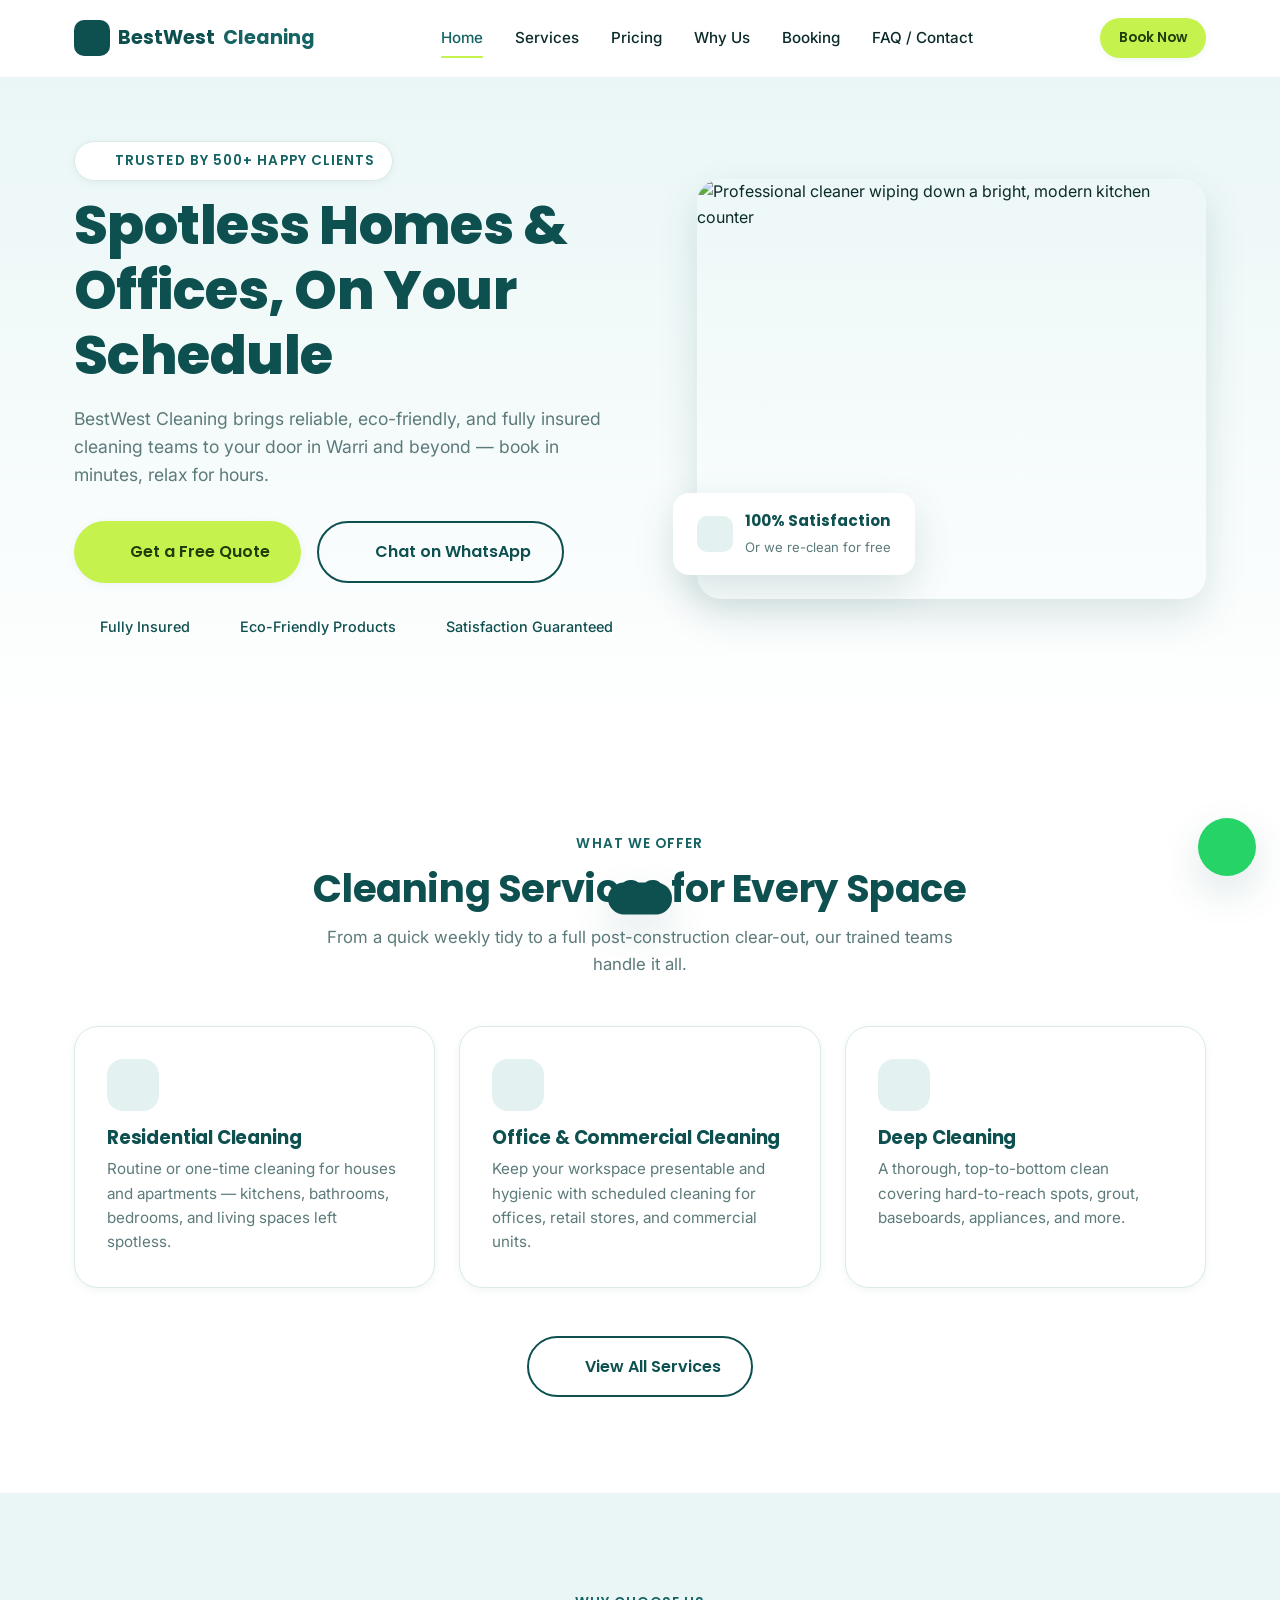
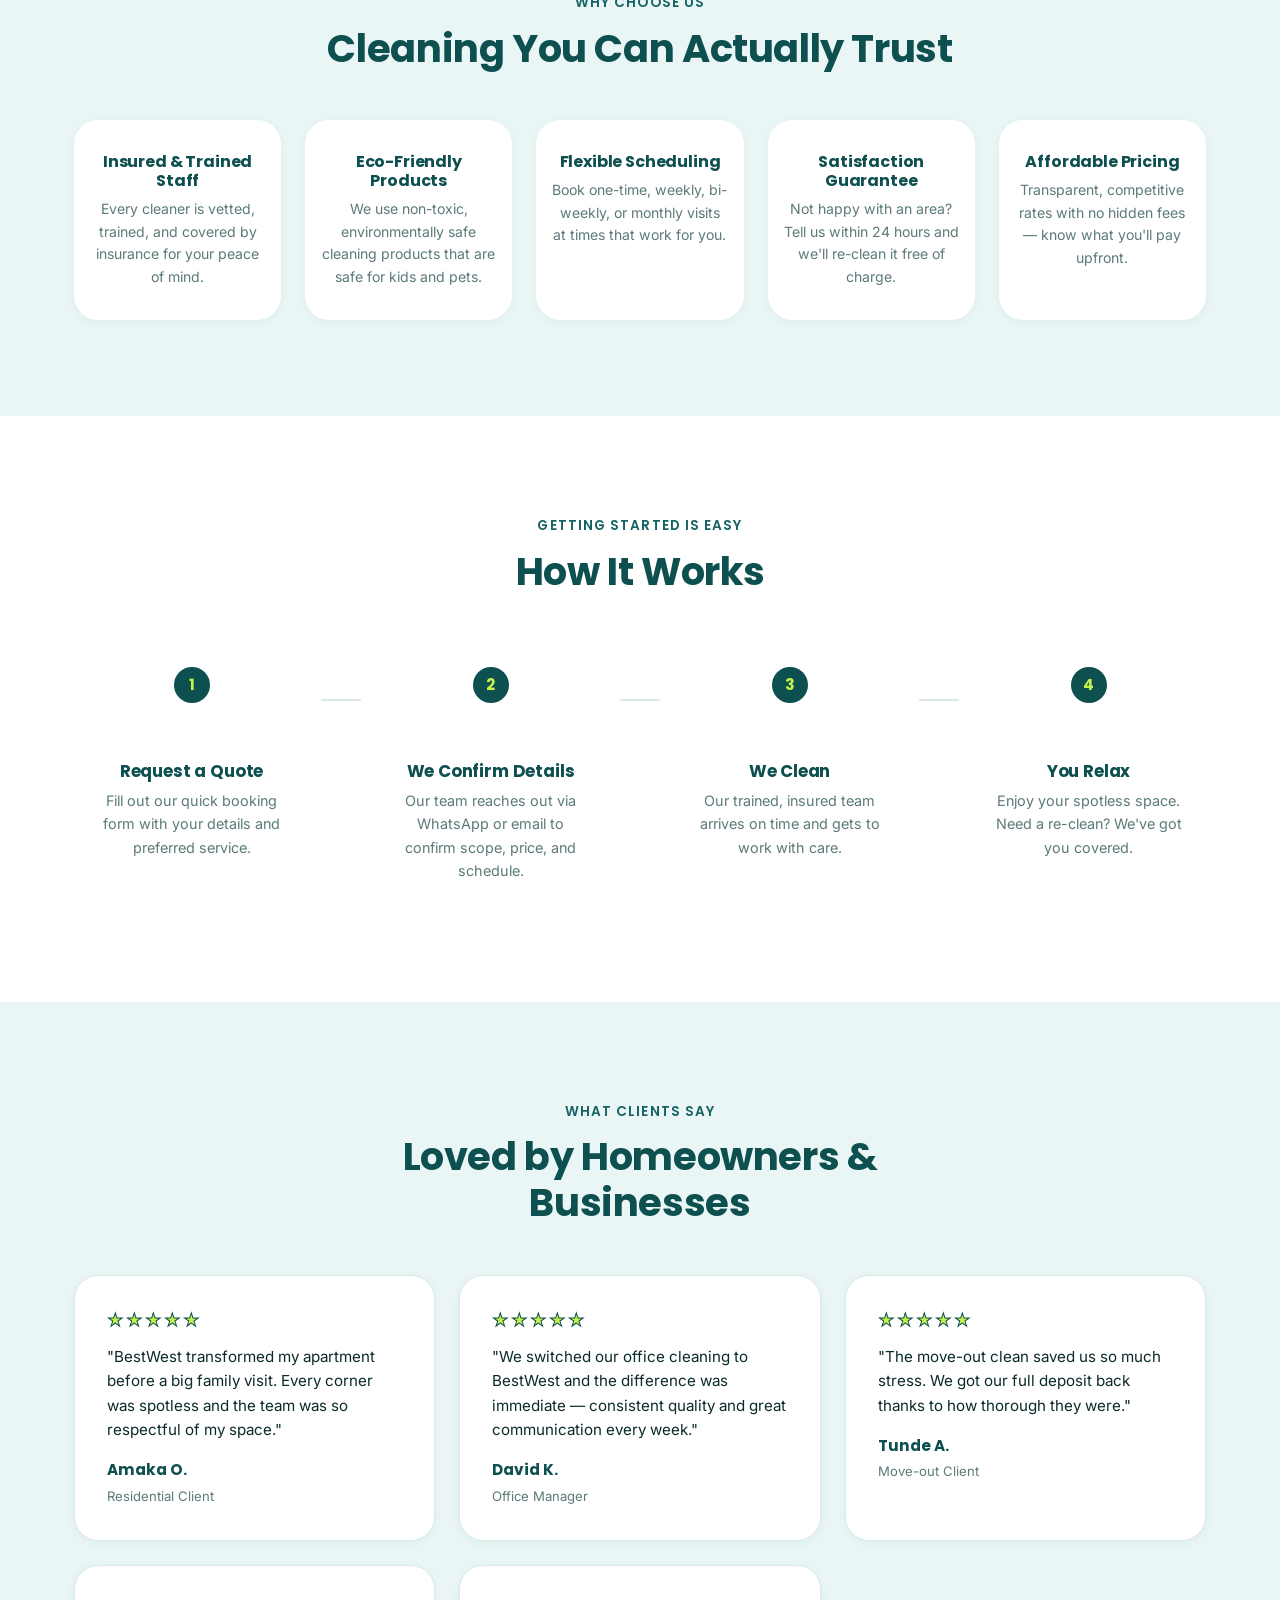
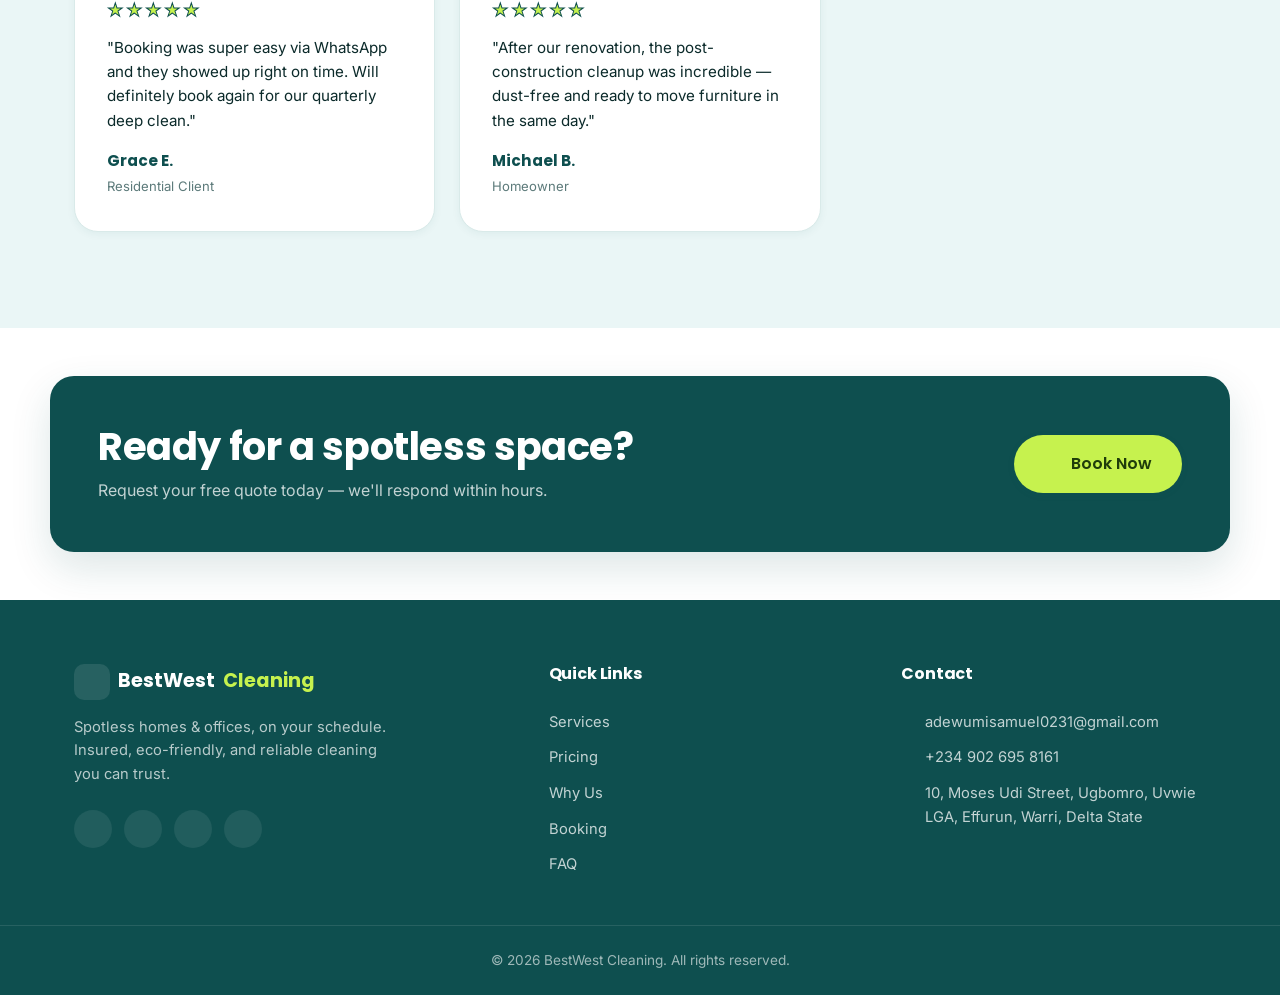
==== commit 423d9d35: "Add files via upload" ====
--- a/index.html
+++ b/index.html
@@ -5,15 +5,15 @@
   <meta name="viewport" content="width=device-width, initial-scale=1.0" />
 
   <!-- ============ SEO META TAGS ============ -->
-  <title>BestWest Cleaning | Professional Home & Office Cleaning Services</title>
-  <meta name="description" content="BestWest Cleaning offers professional residential, commercial, deep, move-in/move-out, post-construction, and carpet cleaning services. Get a free quote today via WhatsApp or email." />
-  <meta name="keywords" content="cleaning service, house cleaning, office cleaning, deep cleaning, move out cleaning, carpet cleaning, BestWest Cleaning" />
+  <title>BestWest Cleaning | Professional Home & Office Cleaning in Warri, Delta State</title>
+  <meta name="description" content="BestWest Cleaning offers professional residential, commercial, deep, move-in/move-out, post-construction, and carpet cleaning services in Warri, Delta State. Get a free quote today via WhatsApp or email." />
+  <meta name="keywords" content="cleaning service, house cleaning, office cleaning, deep cleaning, move out cleaning, carpet cleaning, BestWest Cleaning, Warri, Delta State" />
   <meta name="author" content="BestWest Cleaning" />
   <meta name="robots" content="index, follow" />
 
   <!-- Open Graph / Social sharing -->
   <meta property="og:title" content="BestWest Cleaning | Spotless Homes & Offices, On Your Schedule" />
-  <meta property="og:description" content="Book trusted, insured, and eco-friendly cleaning services for your home or office. Request a free quote in minutes." />
+  <meta property="og:description" content="Book trusted, insured, and eco-friendly cleaning services for your home or office in Warri, Delta State. Request a free quote in minutes." />
   <meta property="og:type" content="website" />
   <meta property="og:image" content="assets/og-image.jpg" />
 
@@ -34,11 +34,13 @@
 
   <!-- ======================================================
        HEADER / NAVBAR
-       Sticky navigation with logo, links, and Book Now CTA
+       Sticky navigation with logo, links, and Book Now CTA.
+       This same navbar block is repeated on every page —
+       only the "active" class on the current page's link differs.
   ====================================================== -->
   <header class="navbar" id="navbar">
     <div class="container navbar__inner">
-      <a href="#home" class="navbar__logo">
+      <a href="index.html" class="navbar__logo">
         <span class="navbar__logo-mark" aria-hidden="true">
           <i data-lucide="sparkles"></i>
         </span>
@@ -46,16 +48,16 @@
       </a>
 
       <nav class="navbar__nav" id="navbar-nav" aria-label="Primary navigation">
-        <a href="#home">Home</a>
-        <a href="#services">Services</a>
-        <a href="#pricing">Pricing</a>
-        <a href="#why-us">Why Us</a>
-        <a href="#booking">Booking</a>
-        <a href="#contact">Contact</a>
+        <a href="index.html" class="active">Home</a>
+        <a href="services.html">Services</a>
+        <a href="pricing.html">Pricing</a>
+        <a href="index.html#why-us">Why Us</a>
+        <a href="booking.html">Booking</a>
+        <a href="faq.html">FAQ / Contact</a>
       </nav>
 
       <div class="navbar__actions">
-        <a href="#booking" class="btn btn--accent btn--sm">Book Now</a>
+        <a href="booking.html" class="btn btn--accent btn--sm">Book Now</a>
         <button class="navbar__burger" id="navbar-burger" aria-label="Toggle menu" aria-expanded="false">
           <i data-lucide="menu"></i>
         </button>
@@ -74,10 +76,10 @@
           <h1>Spotless Homes &amp; Offices, On Your Schedule</h1>
           <p class="hero__subtitle">
             BestWest Cleaning brings reliable, eco-friendly, and fully insured cleaning
-            teams to your door — book in minutes, relax for hours.
+            teams to your door in Warri and beyond — book in minutes, relax for hours.
           </p>
           <div class="hero__ctas">
-            <a href="#booking" class="btn btn--accent btn--lg">
+            <a href="booking.html" class="btn btn--accent btn--lg">
               <i data-lucide="calendar-check"></i> Get a Free Quote
             </a>
             <a href="#" id="hero-whatsapp" class="btn btn--outline btn--lg" target="_blank" rel="noopener">
@@ -111,16 +113,16 @@
     </section>
 
     <!-- ======================================================
-         SERVICES SECTION
-    ====================================================== -->
-    <section id="services" class="section">
+         SERVICES TEASER (links to services.html)
+    ====================================================== -->
+    <section class="section">
       <div class="container">
         <div class="section__header">
           <p class="eyebrow">What We Offer</p>
           <h2>Cleaning Services for Every Space</h2>
           <p class="section__lead">
             From a quick weekly tidy to a full post-construction clear-out, our trained
-            teams handle it all — choose a service below or ask for a custom plan.
+            teams handle it all.
           </p>
         </div>
 
@@ -142,24 +144,12 @@
             <h3>Deep Cleaning</h3>
             <p>A thorough, top-to-bottom clean covering hard-to-reach spots, grout, baseboards, appliances, and more.</p>
           </article>
-
-          <article class="card card--service">
-            <div class="card__icon"><i data-lucide="truck"></i></div>
-            <h3>Move-in / Move-out Cleaning</h3>
-            <p>Start fresh in your new place or leave your old one spotless for inspection — full property cleaning before or after a move.</p>
-          </article>
-
-          <article class="card card--service">
-            <div class="card__icon"><i data-lucide="hammer"></i></div>
-            <h3>Post-Construction Cleaning</h3>
-            <p>Dust, debris, and residue removal after renovation or building work, leaving your space safe and ready to use.</p>
-          </article>
-
-          <article class="card card--service">
-            <div class="card__icon"><i data-lucide="layers"></i></div>
-            <h3>Carpet &amp; Upholstery Cleaning</h3>
-            <p>Deep steam and stain-removal treatments for carpets, rugs, sofas, and upholstered furniture.</p>
-          </article>
+        </div>
+
+        <div class="section__cta">
+          <a href="services.html" class="btn btn--outline btn--lg">
+            <i data-lucide="layout-grid"></i> View All Services
+          </a>
         </div>
       </div>
     </section>
@@ -247,67 +237,9 @@
     </section>
 
     <!-- ======================================================
-         PRICING SECTION
-    ====================================================== -->
-    <section id="pricing" class="section section--tinted">
-      <div class="container">
-        <div class="section__header">
-          <p class="eyebrow">Simple, Transparent Plans</p>
-          <h2>Pricing &amp; Packages</h2>
-          <p class="section__lead">Sample starting prices for a standard home. Final pricing depends on size, condition, and frequency — request a free custom quote anytime.</p>
-        </div>
-
-        <div class="grid grid--pricing">
-          <!-- Basic Plan -->
-          <div class="card card--pricing">
-            <h3>Basic</h3>
-            <p class="card--pricing__desc">Quick standard clean for tidy spaces.</p>
-            <div class="card--pricing__price">$60<span>/visit</span></div>
-            <ul class="card--pricing__features">
-              <li><i data-lucide="check"></i> Kitchen &amp; bathroom wipe-down</li>
-              <li><i data-lucide="check"></i> Dusting &amp; vacuuming</li>
-              <li><i data-lucide="check"></i> Trash removal</li>
-              <li><i data-lucide="check"></i> Up to 2 hours</li>
-            </ul>
-            <a href="#booking" class="btn btn--outline btn--full plan-select" data-plan="Basic">Book This Plan</a>
-          </div>
-
-          <!-- Standard Plan (highlighted) -->
-          <div class="card card--pricing card--pricing--featured">
-            <span class="card--pricing__tag">Most Popular</span>
-            <h3>Standard</h3>
-            <p class="card--pricing__desc">Thorough clean for the whole home or office.</p>
-            <div class="card--pricing__price">$110<span>/visit</span></div>
-            <ul class="card--pricing__features">
-              <li><i data-lucide="check"></i> Everything in Basic</li>
-              <li><i data-lucide="check"></i> Inside microwave &amp; oven exterior</li>
-              <li><i data-lucide="check"></i> Baseboards &amp; window sills</li>
-              <li><i data-lucide="check"></i> Up to 4 hours</li>
-            </ul>
-            <a href="#booking" class="btn btn--accent btn--full plan-select" data-plan="Standard">Book This Plan</a>
-          </div>
-
-          <!-- Premium Plan -->
-          <div class="card card--pricing">
-            <h3>Premium</h3>
-            <p class="card--pricing__desc">Deep clean &amp; specialty services for larger or post-event spaces.</p>
-            <div class="card--pricing__price">Custom<span> quote</span></div>
-            <ul class="card--pricing__features">
-              <li><i data-lucide="check"></i> Everything in Standard</li>
-              <li><i data-lucide="check"></i> Carpet &amp; upholstery cleaning</li>
-              <li><i data-lucide="check"></i> Post-construction / move-out</li>
-              <li><i data-lucide="check"></i> Tailored to your space</li>
-            </ul>
-            <a href="#booking" class="btn btn--outline btn--full plan-select" data-plan="Premium / Custom Quote">Book This Plan</a>
-          </div>
-        </div>
-      </div>
-    </section>
-
-    <!-- ======================================================
          TESTIMONIALS SECTION
     ====================================================== -->
-    <section id="testimonials" class="section">
+    <section id="testimonials" class="section section--tinted">
       <div class="container">
         <div class="section__header">
           <p class="eyebrow">What Clients Say</p>
@@ -364,185 +296,31 @@
     </section>
 
     <!-- ======================================================
-         BOOKING / ORDER FORM SECTION
-    ====================================================== -->
-    <section id="booking" class="section section--tinted">
-      <div class="container">
-        <div class="section__header">
-          <p class="eyebrow">Request a Service</p>
-          <h2>Get Your Free Quote</h2>
-          <p class="section__lead">
-            Fill in your details below, then send your request to us via Email or
-            WhatsApp — whichever is easiest for you. We'll get back to you quickly
-            to confirm everything.
-          </p>
-        </div>
-
-        <form id="booking-form" class="booking-form" novalidate>
-          <div class="form-grid">
-            <div class="form-field">
-              <label for="fullName">Full Name <span class="required">*</span></label>
-              <input type="text" id="fullName" name="fullName" required placeholder="e.g. Jane Doe" />
-              <span class="form-error" data-error-for="fullName"></span>
-            </div>
-
-            <div class="form-field">
-              <label for="phone">Phone Number <span class="required">*</span></label>
-              <input type="tel" id="phone" name="phone" required placeholder="e.g. +234 901 234 5678" />
-              <span class="form-error" data-error-for="phone"></span>
-            </div>
-
-            <div class="form-field">
-              <label for="email">Email Address <span class="required">*</span></label>
-              <input type="email" id="email" name="email" required placeholder="e.g. jane@email.com" />
-              <span class="form-error" data-error-for="email"></span>
-            </div>
-
-            <div class="form-field">
-              <label for="serviceType">Service Type <span class="required">*</span></label>
-              <select id="serviceType" name="serviceType" required>
-                <option value="" disabled selected>Select a service</option>
-                <option value="Residential Cleaning">Residential Cleaning</option>
-                <option value="Office / Commercial Cleaning">Office / Commercial Cleaning</option>
-                <option value="Deep Cleaning">Deep Cleaning</option>
-                <option value="Move-in / Move-out Cleaning">Move-in / Move-out Cleaning</option>
-                <option value="Post-Construction Cleaning">Post-Construction Cleaning</option>
-                <option value="Carpet & Upholstery Cleaning">Carpet &amp; Upholstery Cleaning</option>
-              </select>
-              <span class="form-error" data-error-for="serviceType"></span>
-            </div>
-
-            <div class="form-field">
-              <label for="propertyType">Property Type <span class="required">*</span></label>
-              <select id="propertyType" name="propertyType" required>
-                <option value="" disabled selected>Select property type</option>
-                <option value="Home">Home</option>
-                <option value="Office">Office</option>
-              </select>
-              <span class="form-error" data-error-for="propertyType"></span>
-            </div>
-
-            <div class="form-field">
-              <label for="preferredDate">Preferred Date &amp; Time <span class="required">*</span></label>
-              <input type="datetime-local" id="preferredDate" name="preferredDate" required />
-              <span class="form-error" data-error-for="preferredDate"></span>
-            </div>
-
-            <div class="form-field form-field--full">
-              <label for="address">Address <span class="required">*</span></label>
-              <input type="text" id="address" name="address" required placeholder="Street, City, State" />
-              <span class="form-error" data-error-for="address"></span>
-            </div>
-
-            <div class="form-field form-field--full">
-              <label for="notes">Additional Notes / Special Requests</label>
-              <textarea id="notes" name="notes" rows="4" placeholder="Anything else we should know? e.g. pets in the home, areas to focus on, parking instructions..."></textarea>
-            </div>
-          </div>
-
-          <!-- Hidden field used to prefill the selected pricing plan, if any -->
-          <input type="hidden" id="selectedPlan" name="selectedPlan" value="" />
-
-          <div class="booking-form__actions">
-            <button type="button" id="send-email-btn" class="btn btn--primary btn--lg">
-              <i data-lucide="mail"></i> Send via Email
-            </button>
-            <button type="button" id="send-whatsapp-btn" class="btn btn--accent btn--lg">
-              <i data-lucide="message-circle"></i> Send via WhatsApp
-            </button>
-          </div>
-
-          <p class="booking-form__hint">
-            <i data-lucide="info"></i>
-            Clicking either button will open your email app or WhatsApp with your details
-            pre-filled and ready to send to us — no extra typing needed.
-          </p>
-        </form>
-      </div>
-    </section>
-
-    <!-- ======================================================
-         FAQ SECTION
-    ====================================================== -->
-    <section id="faq" class="section">
-      <div class="container">
-        <div class="section__header">
-          <p class="eyebrow">Questions &amp; Answers</p>
-          <h2>Frequently Asked Questions</h2>
-        </div>
-
-        <div class="accordion" id="faq-accordion">
-          <div class="accordion__item">
-            <button class="accordion__trigger" aria-expanded="false">
-              <span>Do I need to provide cleaning supplies or equipment?</span>
-              <i data-lucide="chevron-down" class="accordion__chevron"></i>
-            </button>
-            <div class="accordion__panel">
-              <p>No. Our team arrives fully equipped with professional, eco-friendly cleaning products and tools. If you'd prefer we use specific products you already have, just let us know in the notes field when booking.</p>
-            </div>
-          </div>
-
-          <div class="accordion__item">
-            <button class="accordion__trigger" aria-expanded="false">
-              <span>How do I pay for the service?</span>
-              <i data-lucide="chevron-down" class="accordion__chevron"></i>
-            </button>
-            <div class="accordion__panel">
-              <p>We'll confirm your final quote and available payment options (cash, bank transfer, or other methods) directly with you via WhatsApp or email after reviewing your booking details — no online payment is required to make a request.</p>
-            </div>
-          </div>
-
-          <div class="accordion__item">
-            <button class="accordion__trigger" aria-expanded="false">
-              <span>Can I reschedule or cancel my booking?</span>
-              <i data-lucide="chevron-down" class="accordion__chevron"></i>
-            </button>
-            <div class="accordion__panel">
-              <p>Yes. We understand plans change. Simply message us via WhatsApp or email at least 24 hours before your scheduled time and we'll happily find a new slot for you.</p>
-            </div>
-          </div>
-
-          <div class="accordion__item">
-            <button class="accordion__trigger" aria-expanded="false">
-              <span>Are your cleaners background-checked and insured?</span>
-              <i data-lucide="chevron-down" class="accordion__chevron"></i>
-            </button>
-            <div class="accordion__panel">
-              <p>Absolutely. Every member of our cleaning team is background-checked, trained, and covered by insurance, so you can feel confident and safe having us in your home or office.</p>
-            </div>
-          </div>
-
-          <div class="accordion__item">
-            <button class="accordion__trigger" aria-expanded="false">
-              <span>How long does a typical cleaning take?</span>
-              <i data-lucide="chevron-down" class="accordion__chevron"></i>
-            </button>
-            <div class="accordion__panel">
-              <p>It depends on the size of your space and the service selected. A basic clean for a small apartment may take 1-2 hours, while deep cleans, move-out cleans, or larger offices can take 4+ hours. We'll give you a clear time estimate when we confirm your booking.</p>
-            </div>
-          </div>
-
-          <div class="accordion__item">
-            <button class="accordion__trigger" aria-expanded="false">
-              <span>What areas do you service?</span>
-              <i data-lucide="chevron-down" class="accordion__chevron"></i>
-            </button>
-            <div class="accordion__panel">
-              <p>We currently service the Greater Lagos area and surrounding suburbs. Not sure if we cover your location? Send us your address via the booking form and we'll confirm right away.</p>
-            </div>
-          </div>
+         FINAL CTA BAND
+    ====================================================== -->
+    <section class="section cta-band">
+      <div class="container cta-band__inner">
+        <div>
+          <h2>Ready for a spotless space?</h2>
+          <p>Request your free quote today — we'll respond within hours.</p>
+        </div>
+        <div class="cta-band__actions">
+          <a href="booking.html" class="btn btn--accent btn--lg">
+            <i data-lucide="calendar-check"></i> Book Now
+          </a>
         </div>
       </div>
     </section>
   </main>
 
   <!-- ======================================================
-       FOOTER / CONTACT SECTION
+       FOOTER
+       This same footer block is repeated on every page.
   ====================================================== -->
   <footer id="contact" class="footer">
     <div class="container footer__inner">
       <div class="footer__brand">
-        <a href="#home" class="navbar__logo navbar__logo--footer">
+        <a href="index.html" class="navbar__logo navbar__logo--footer">
           <span class="navbar__logo-mark" aria-hidden="true"><i data-lucide="sparkles"></i></span>
           BestWest <span class="navbar__logo-accent">Cleaning</span>
         </a>
@@ -558,18 +336,18 @@
 
       <div class="footer__col">
         <h3>Quick Links</h3>
-        <a href="#services">Services</a>
-        <a href="#pricing">Pricing</a>
-        <a href="#why-us">Why Us</a>
-        <a href="#booking">Booking</a>
-        <a href="#faq">FAQ</a>
+        <a href="services.html">Services</a>
+        <a href="pricing.html">Pricing</a>
+        <a href="index.html#why-us">Why Us</a>
+        <a href="booking.html">Booking</a>
+        <a href="faq.html">FAQ</a>
       </div>
 
       <div class="footer__col">
         <h3>Contact</h3>
         <a href="mailto:adewumisamuel0231@gmail.com"><i data-lucide="mail"></i> adewumisamuel0231@gmail.com</a>
         <a href="tel:+2349026958161"><i data-lucide="phone"></i> +234 902 695 8161</a>
-        <span class="footer__static"><i data-lucide="map-pin"></i> Greater Lagos Area &amp; Suburbs</span>
+        <span class="footer__static"><i data-lucide="map-pin"></i> 10, Moses Udi Street, Ugbomro, Uvwie LGA, Effurun, Warri, Delta State</span>
       </div>
     </div>
 
--- a/styles.css
+++ b/styles.css
@@ -356,6 +356,14 @@
   width: 100%;
 }
 
+.navbar__nav a.active {
+  color: var(--color-teal-700);
+}
+
+.navbar__nav a.active::after {
+  width: 100%;
+}
+
 .navbar__actions {
   display: flex;
   align-items: center;
@@ -1062,6 +1070,135 @@
 }
 
 /* ---------------------------------------------------------------------- 
+   14b. SUB-PAGE HEADER, CTA BANDS, CONTACT CARDS, PRICING NOTE
+   ---------------------------------------------------------------------- */
+
+/* Generic header band used at the top of non-home pages */
+.page-header {
+  padding: var(--space-8) 0 var(--space-7);
+  background: linear-gradient(180deg, var(--color-sky-50) 0%, var(--color-white) 100%);
+  text-align: center;
+}
+
+.page-header .eyebrow {
+  display: inline-flex;
+  background: var(--color-white);
+  border: 1px solid var(--color-border);
+  padding: var(--space-2) var(--space-4);
+  border-radius: var(--radius-pill);
+  box-shadow: var(--shadow-sm);
+}
+
+.page-header h1 {
+  margin-top: var(--space-3);
+}
+
+.page-header .section__lead {
+  max-width: 680px;
+  margin: var(--space-3) auto 0;
+}
+
+/* "View all" / "Request quote" CTA centered under a grid */
+.section__cta {
+  display: flex;
+  justify-content: center;
+  margin-top: var(--space-7);
+}
+
+/* Final CTA band on the home page */
+.cta-band {
+  padding-top: var(--space-7);
+  padding-bottom: var(--space-7);
+}
+
+.cta-band__inner {
+  background: var(--color-teal-900);
+  border-radius: var(--radius-lg);
+  padding: var(--space-7);
+  display: flex;
+  align-items: center;
+  justify-content: space-between;
+  gap: var(--space-6);
+  flex-wrap: wrap;
+  box-shadow: var(--shadow-lg);
+}
+
+.cta-band__inner h2 {
+  color: var(--color-white);
+  margin-bottom: var(--space-2);
+}
+
+.cta-band__inner p {
+  color: rgba(255, 255, 255, 0.75);
+}
+
+.cta-band__actions {
+  flex-shrink: 0;
+}
+
+/* Pricing disclaimer note */
+.pricing-note {
+  display: flex;
+  align-items: flex-start;
+  gap: var(--space-2);
+  max-width: 760px;
+  margin: var(--space-7) auto 0;
+  font-size: 0.9rem;
+  color: var(--color-muted);
+  background: var(--color-white);
+  border: 1px solid var(--color-border);
+  border-radius: var(--radius-md);
+  padding: var(--space-4) var(--space-5);
+}
+
+.pricing-note i {
+  width: 18px;
+  height: 18px;
+  flex-shrink: 0;
+  margin-top: 2px;
+  color: var(--color-teal-700);
+}
+
+/* Contact cards (FAQ/Contact page) */
+.grid--contact {
+  grid-template-columns: repeat(3, 1fr);
+}
+
+.contact-card {
+  display: flex;
+  flex-direction: column;
+  align-items: flex-start;
+  padding: var(--space-6);
+  text-align: left;
+}
+
+.contact-card h3 {
+  margin-bottom: var(--space-2);
+}
+
+.contact-card p {
+  color: var(--color-muted);
+  font-size: 0.92rem;
+  margin-bottom: var(--space-4);
+}
+
+.contact-card__value {
+  font-family: var(--font-display);
+  font-weight: 600;
+  color: var(--color-teal-900);
+  font-size: 0.95rem;
+}
+
+.contact-card--static {
+  cursor: default;
+}
+
+.contact-card:not(.contact-card--static):hover {
+  transform: translateY(-4px);
+  box-shadow: var(--shadow-md);
+}
+
+/* ---------------------------------------------------------------------- 
    15. RESPONSIVE BREAKPOINTS
    ---------------------------------------------------------------------- */
 
@@ -1074,6 +1211,10 @@
 
   .grid--badges {
     grid-template-columns: repeat(3, 1fr);
+  }
+
+  .grid--contact {
+    grid-template-columns: repeat(2, 1fr);
   }
 
   .grid--pricing {
@@ -1173,6 +1314,20 @@
     grid-template-columns: 1fr;
   }
 
+  .grid--contact {
+    grid-template-columns: 1fr;
+  }
+
+  .cta-band__inner {
+    flex-direction: column;
+    text-align: center;
+    padding: var(--space-6);
+  }
+
+  .cta-band__actions .btn {
+    width: 100%;
+  }
+
   .step {
     flex: 1 1 100%;
   }
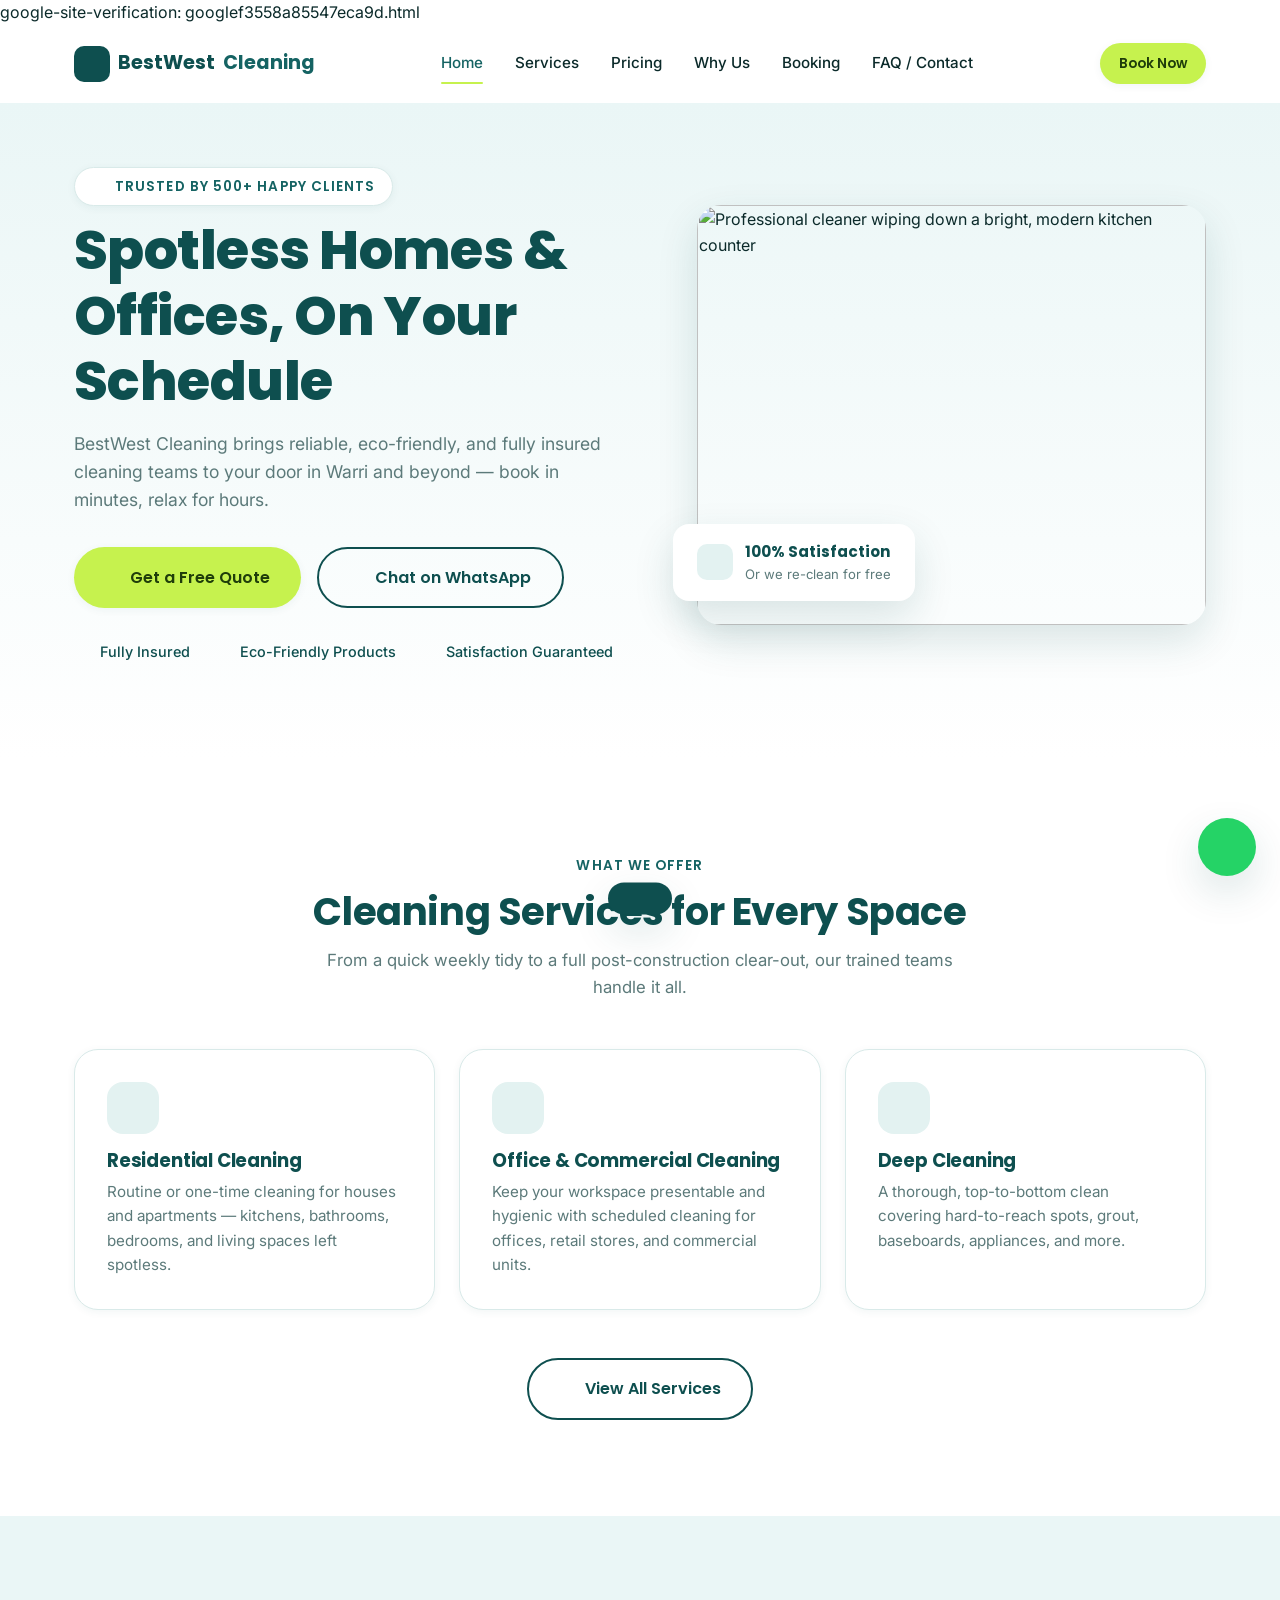
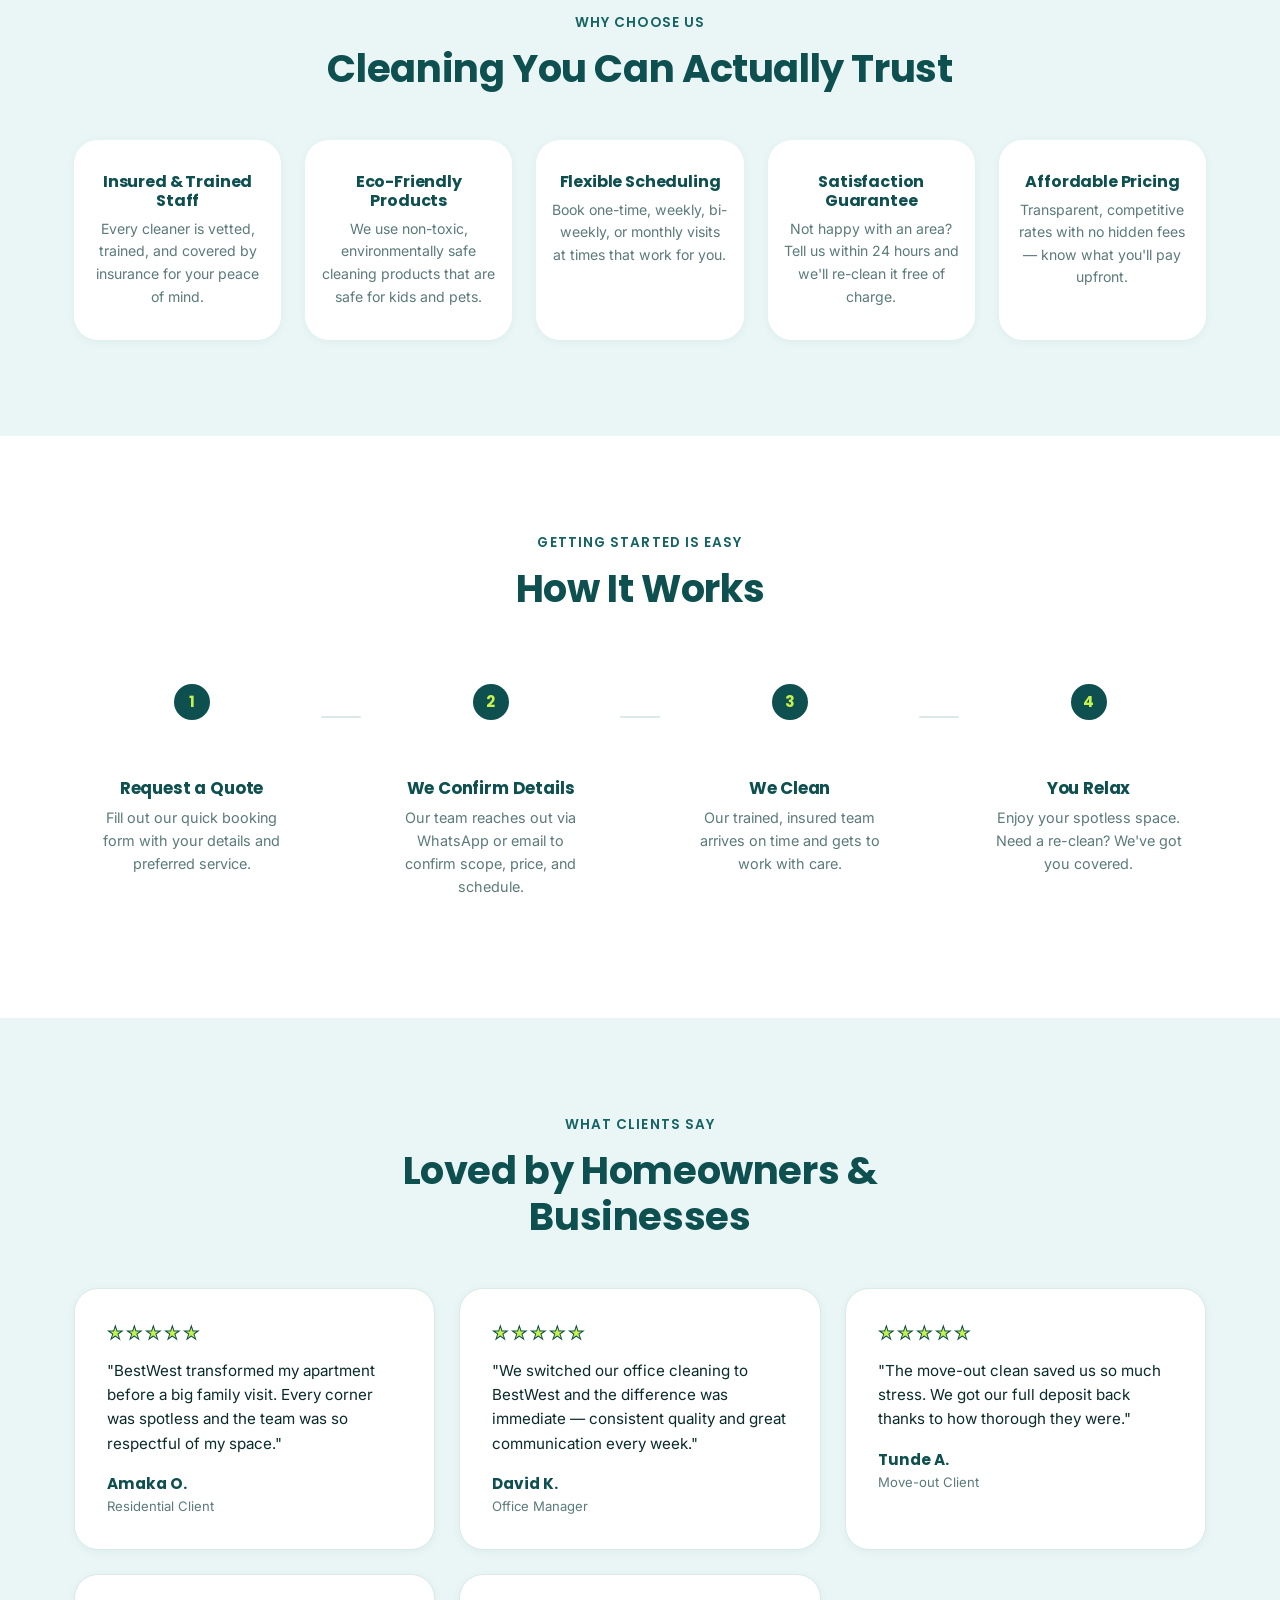
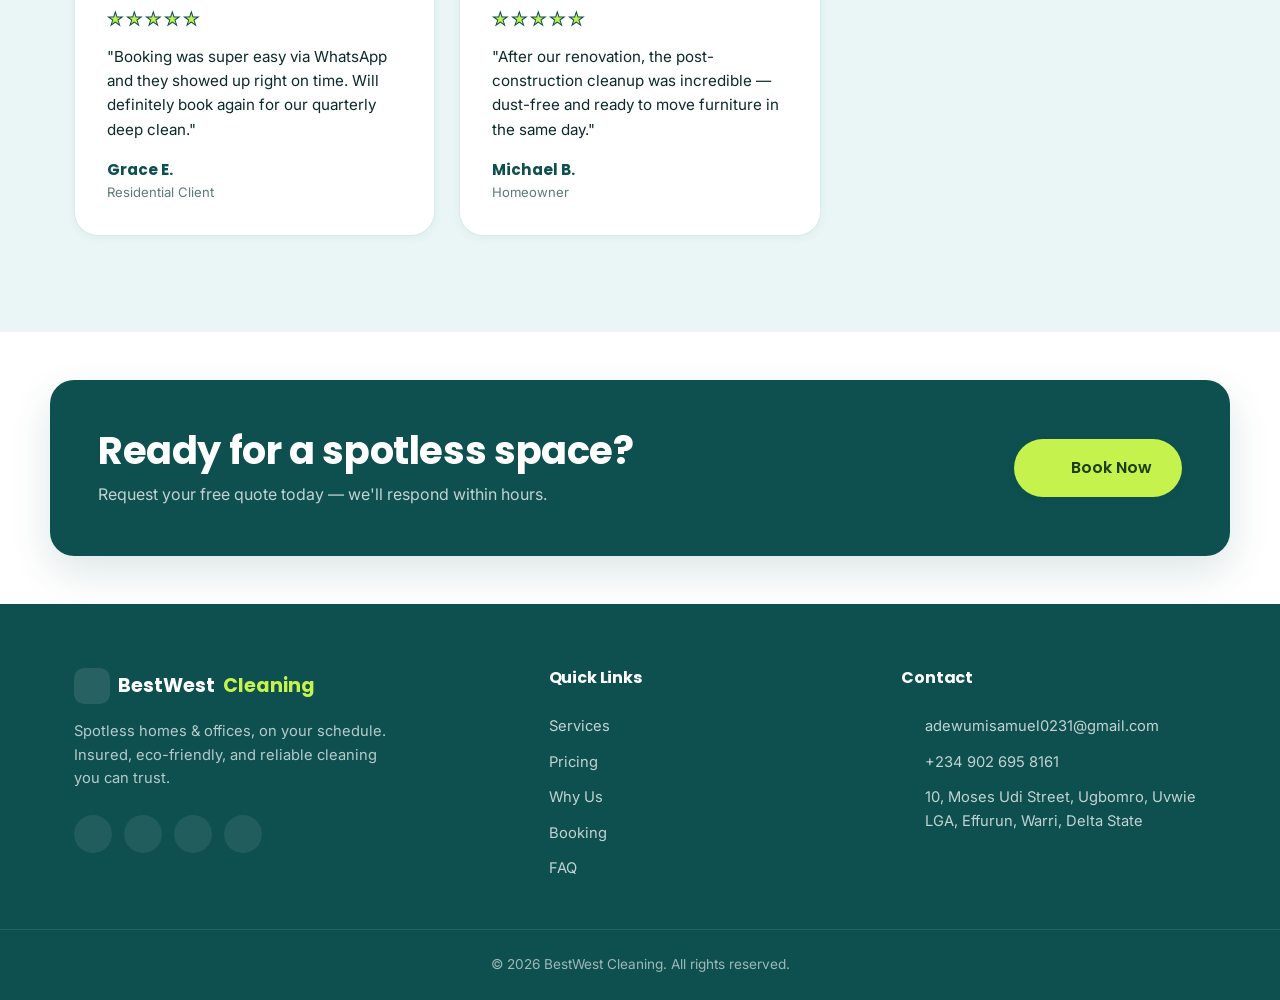
==== commit 22354f36: "Update index.html" ====
--- a/index.html
+++ b/index.html
@@ -1,3 +1,4 @@
+google-site-verification: googlef3558a85547eca9d.html
 <!DOCTYPE html>
 <html lang="en">
 <head>
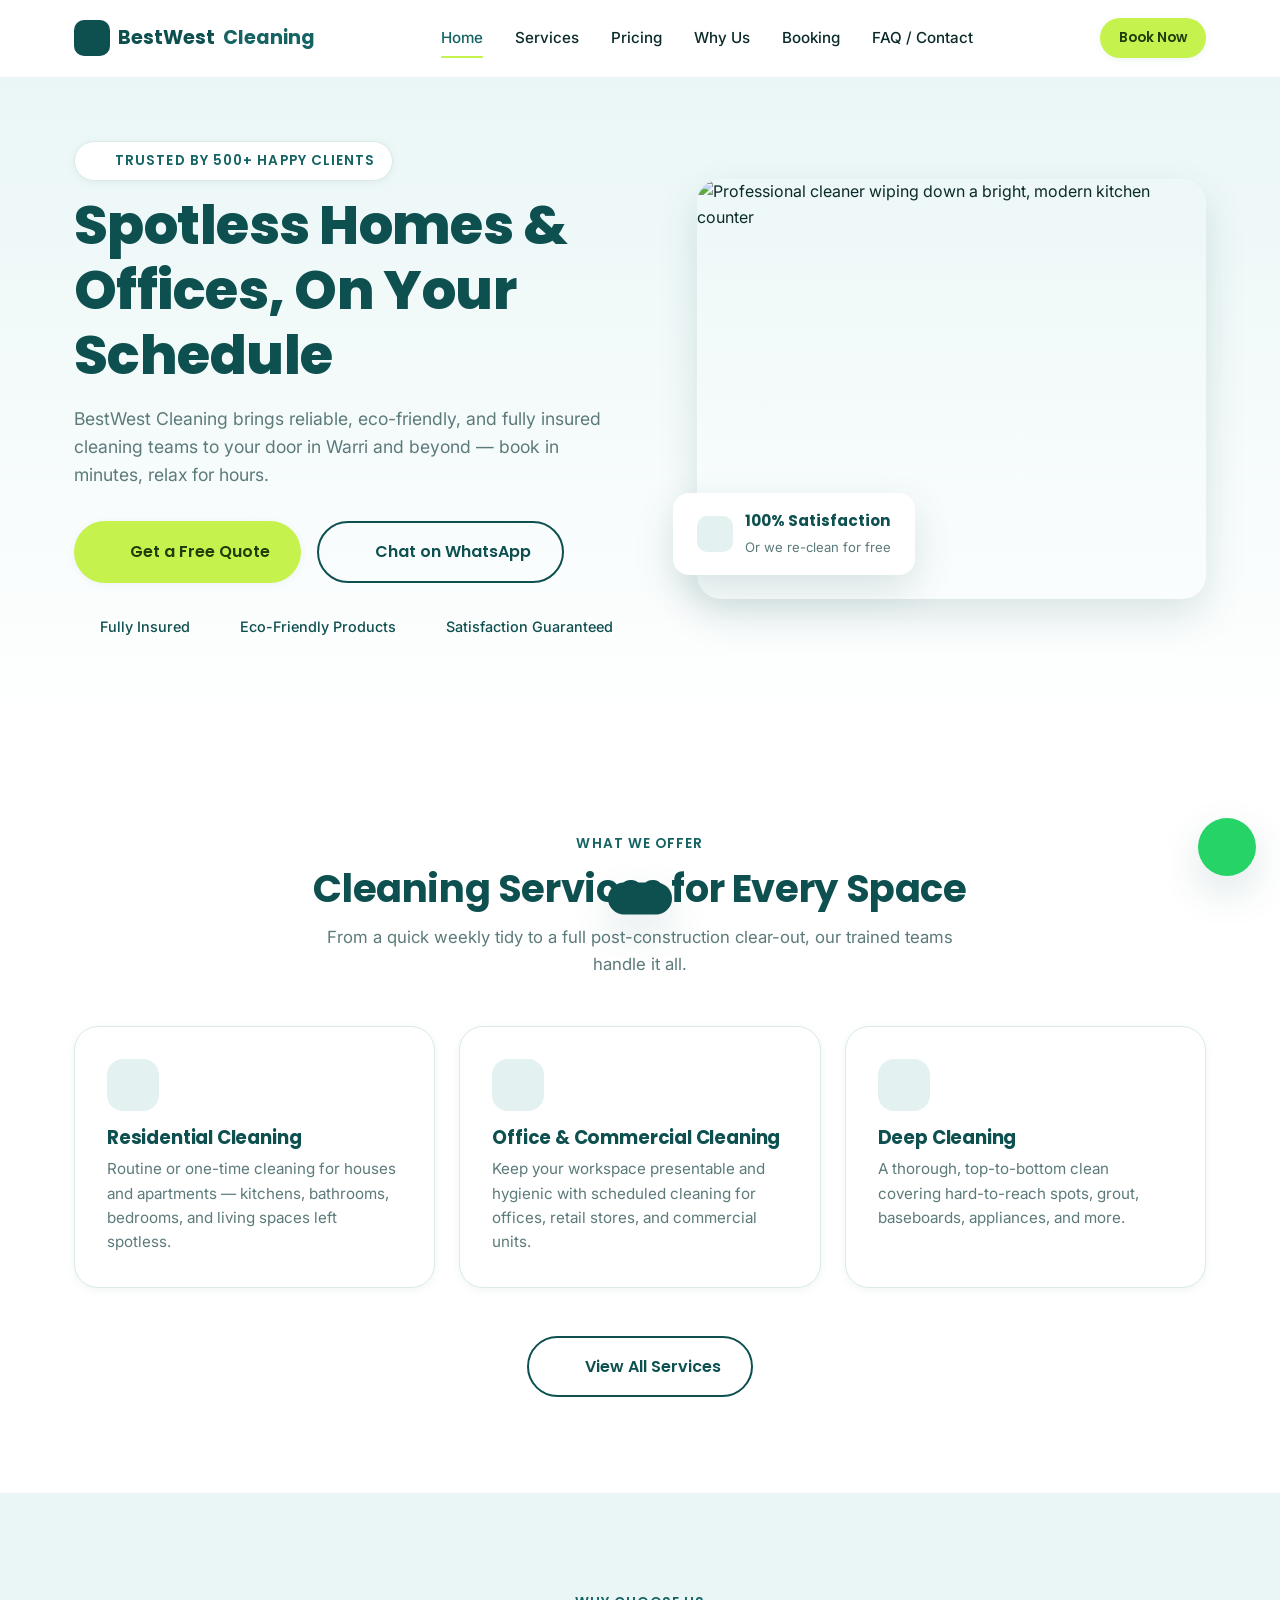
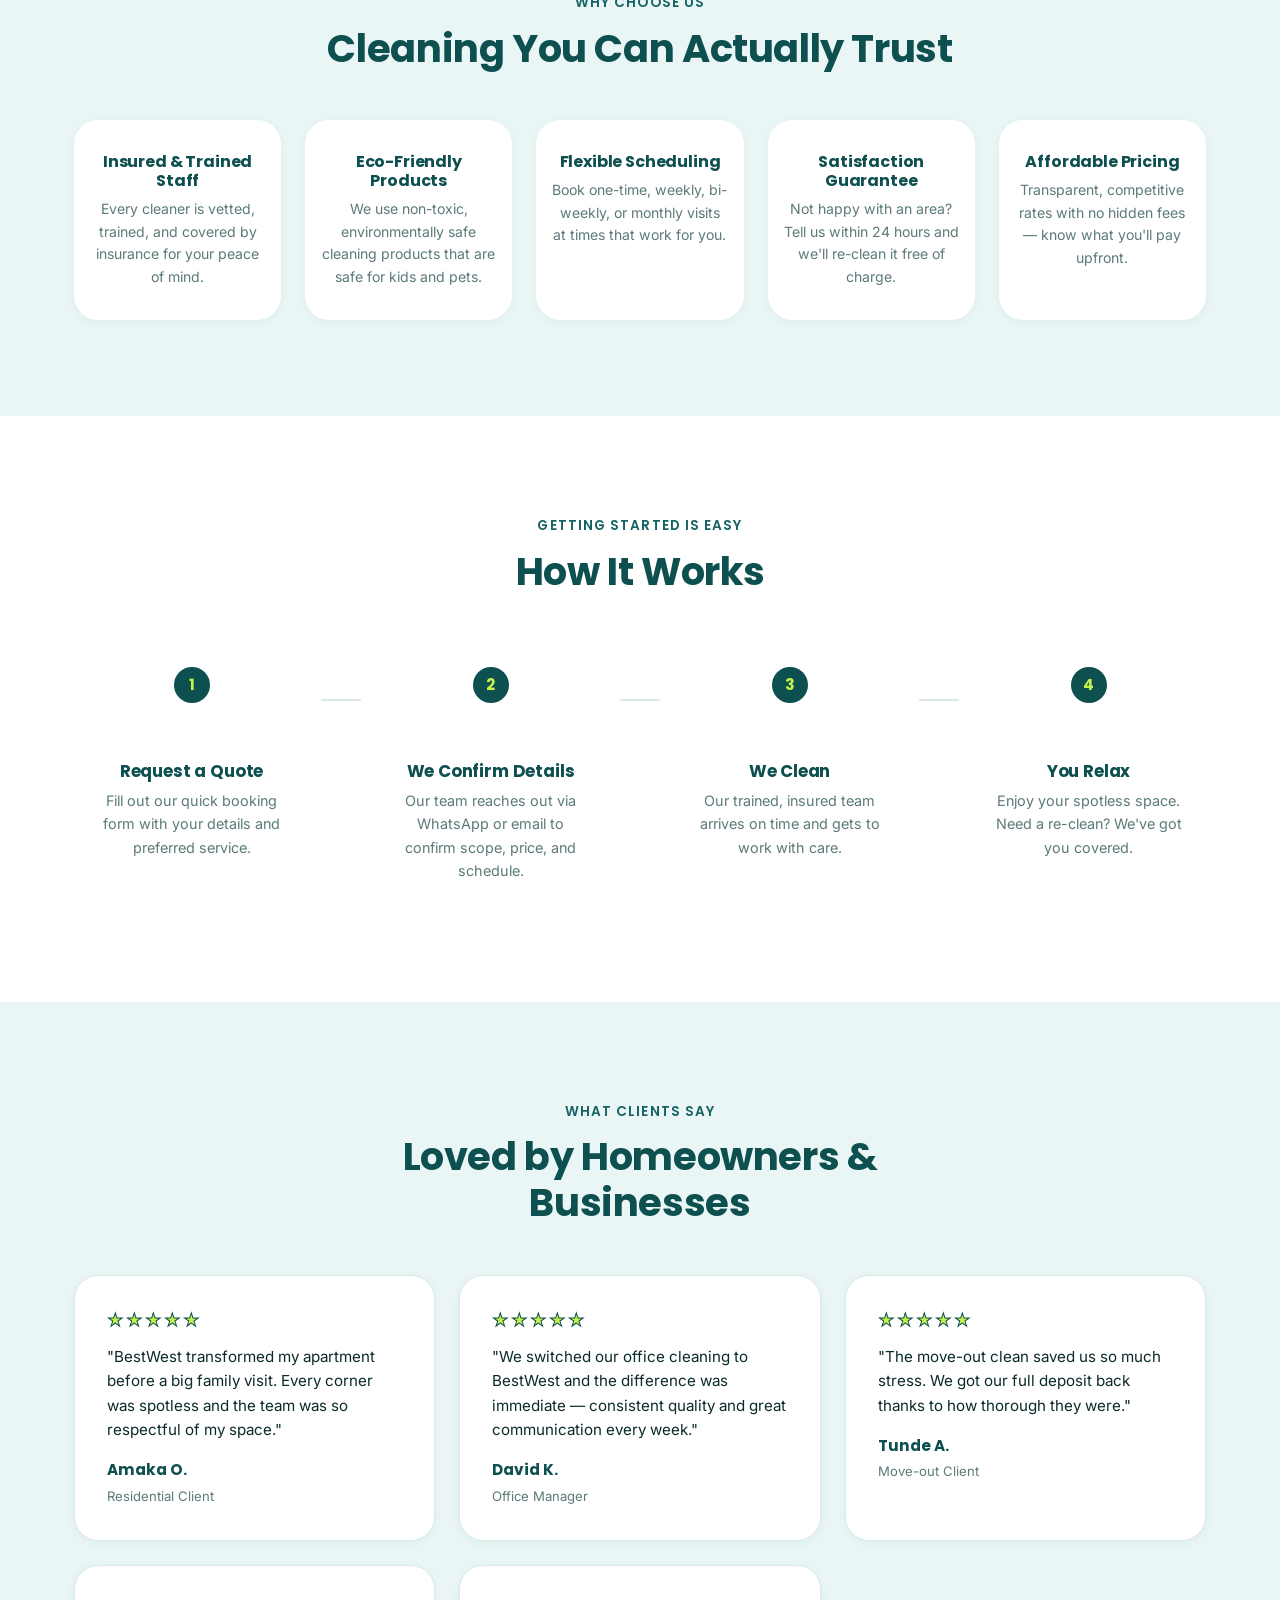
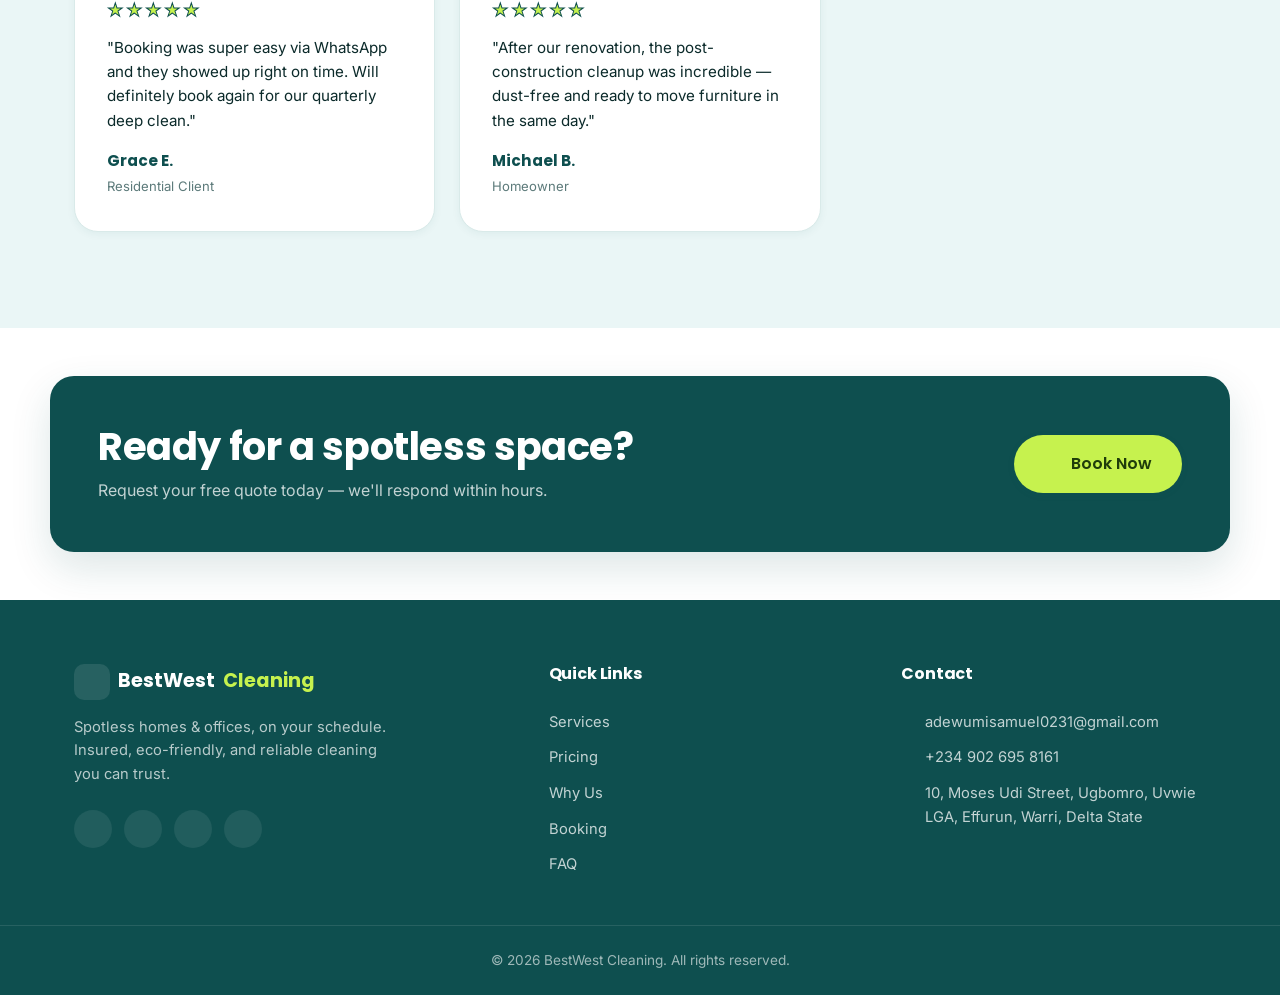
==== commit 9e4e1b70: "Add files via upload" ====
--- a/index.html
+++ b/index.html
@@ -1,4 +1,3 @@
-google-site-verification: googlef3558a85547eca9d.html
 <!DOCTYPE html>
 <html lang="en">
 <head>
